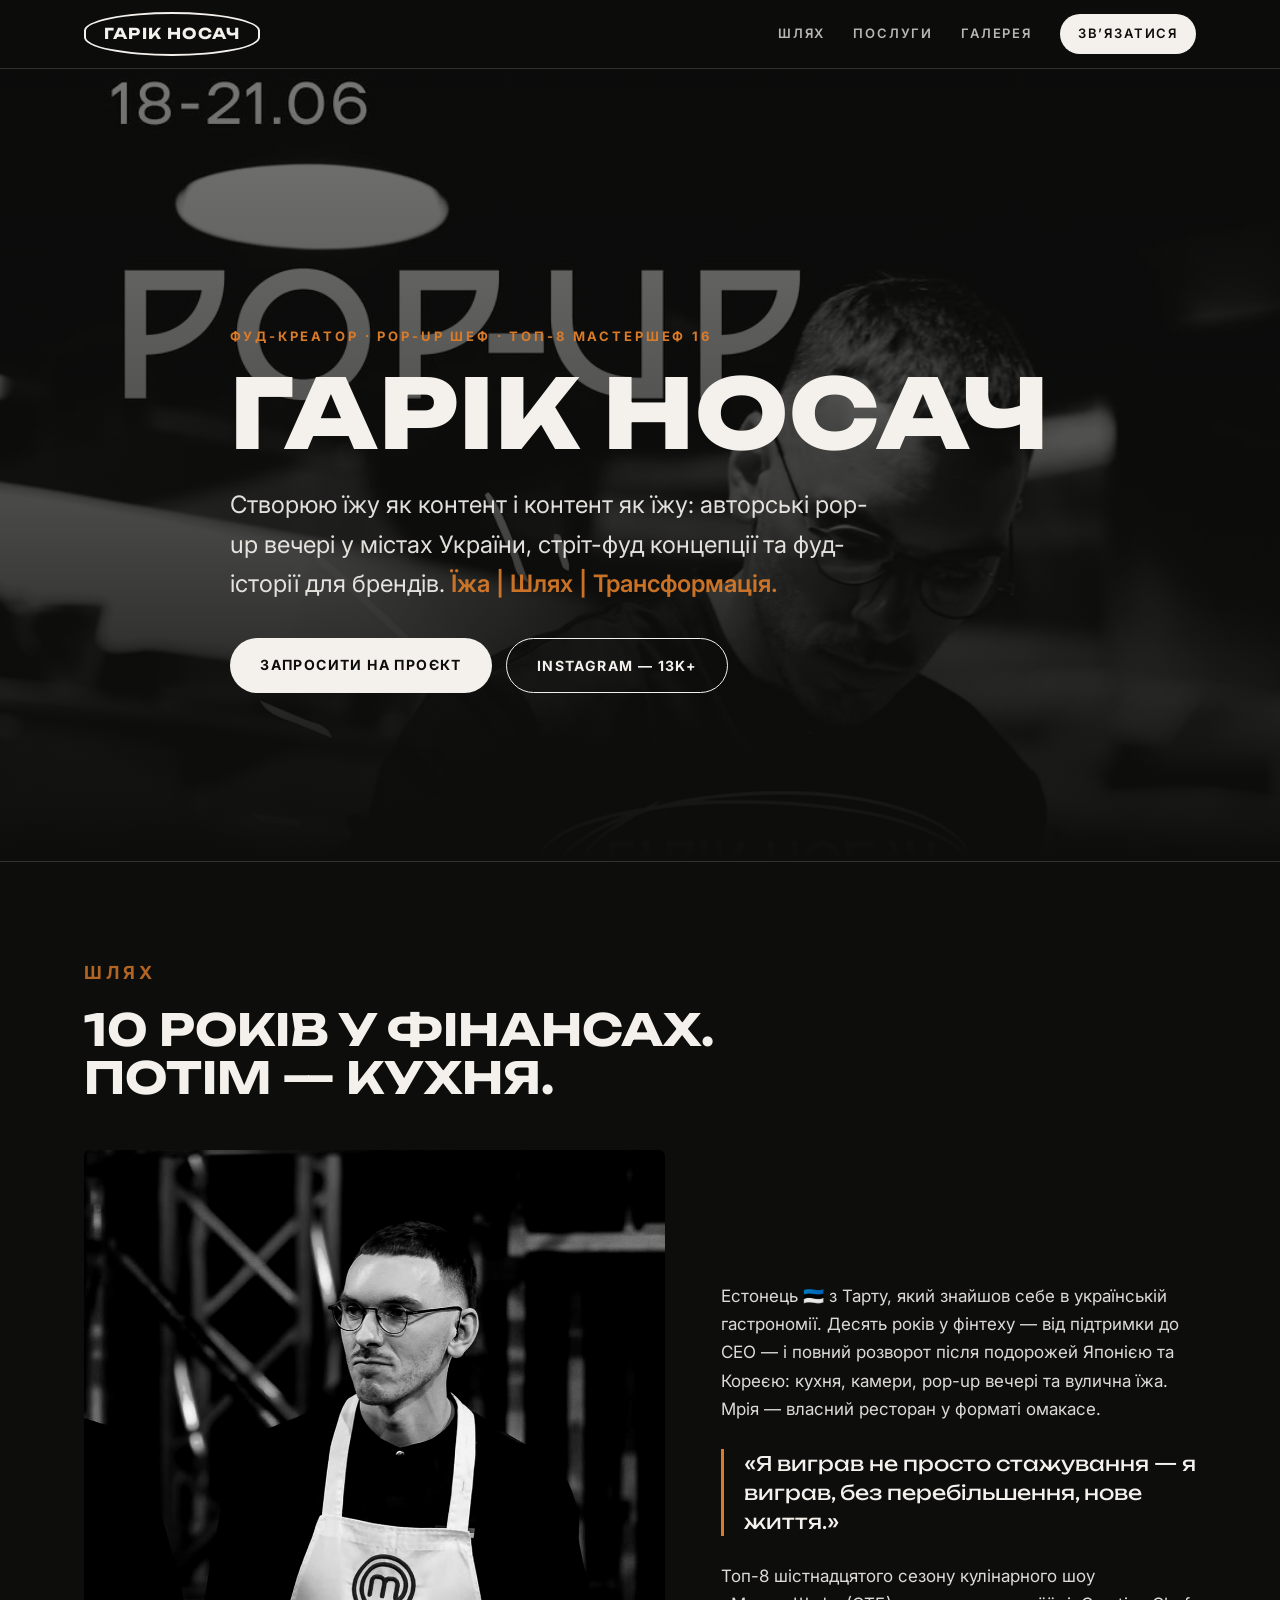
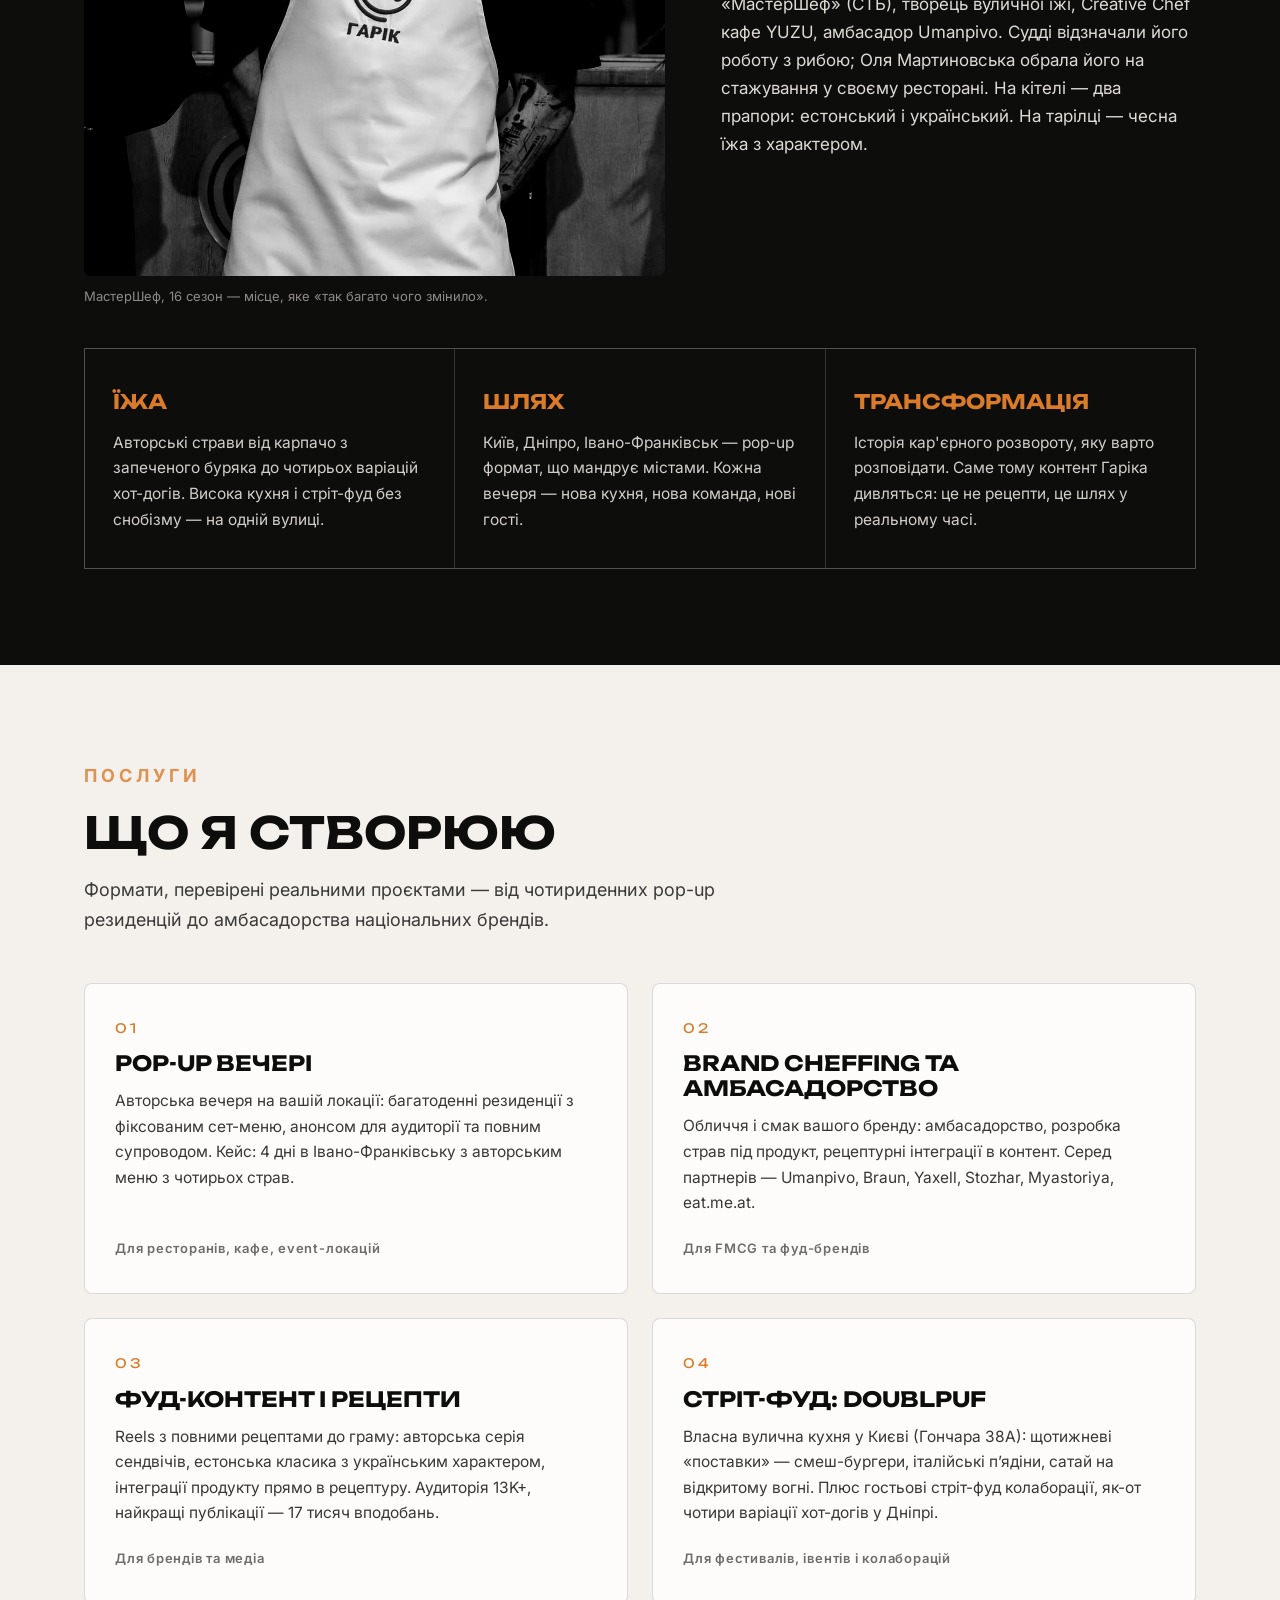
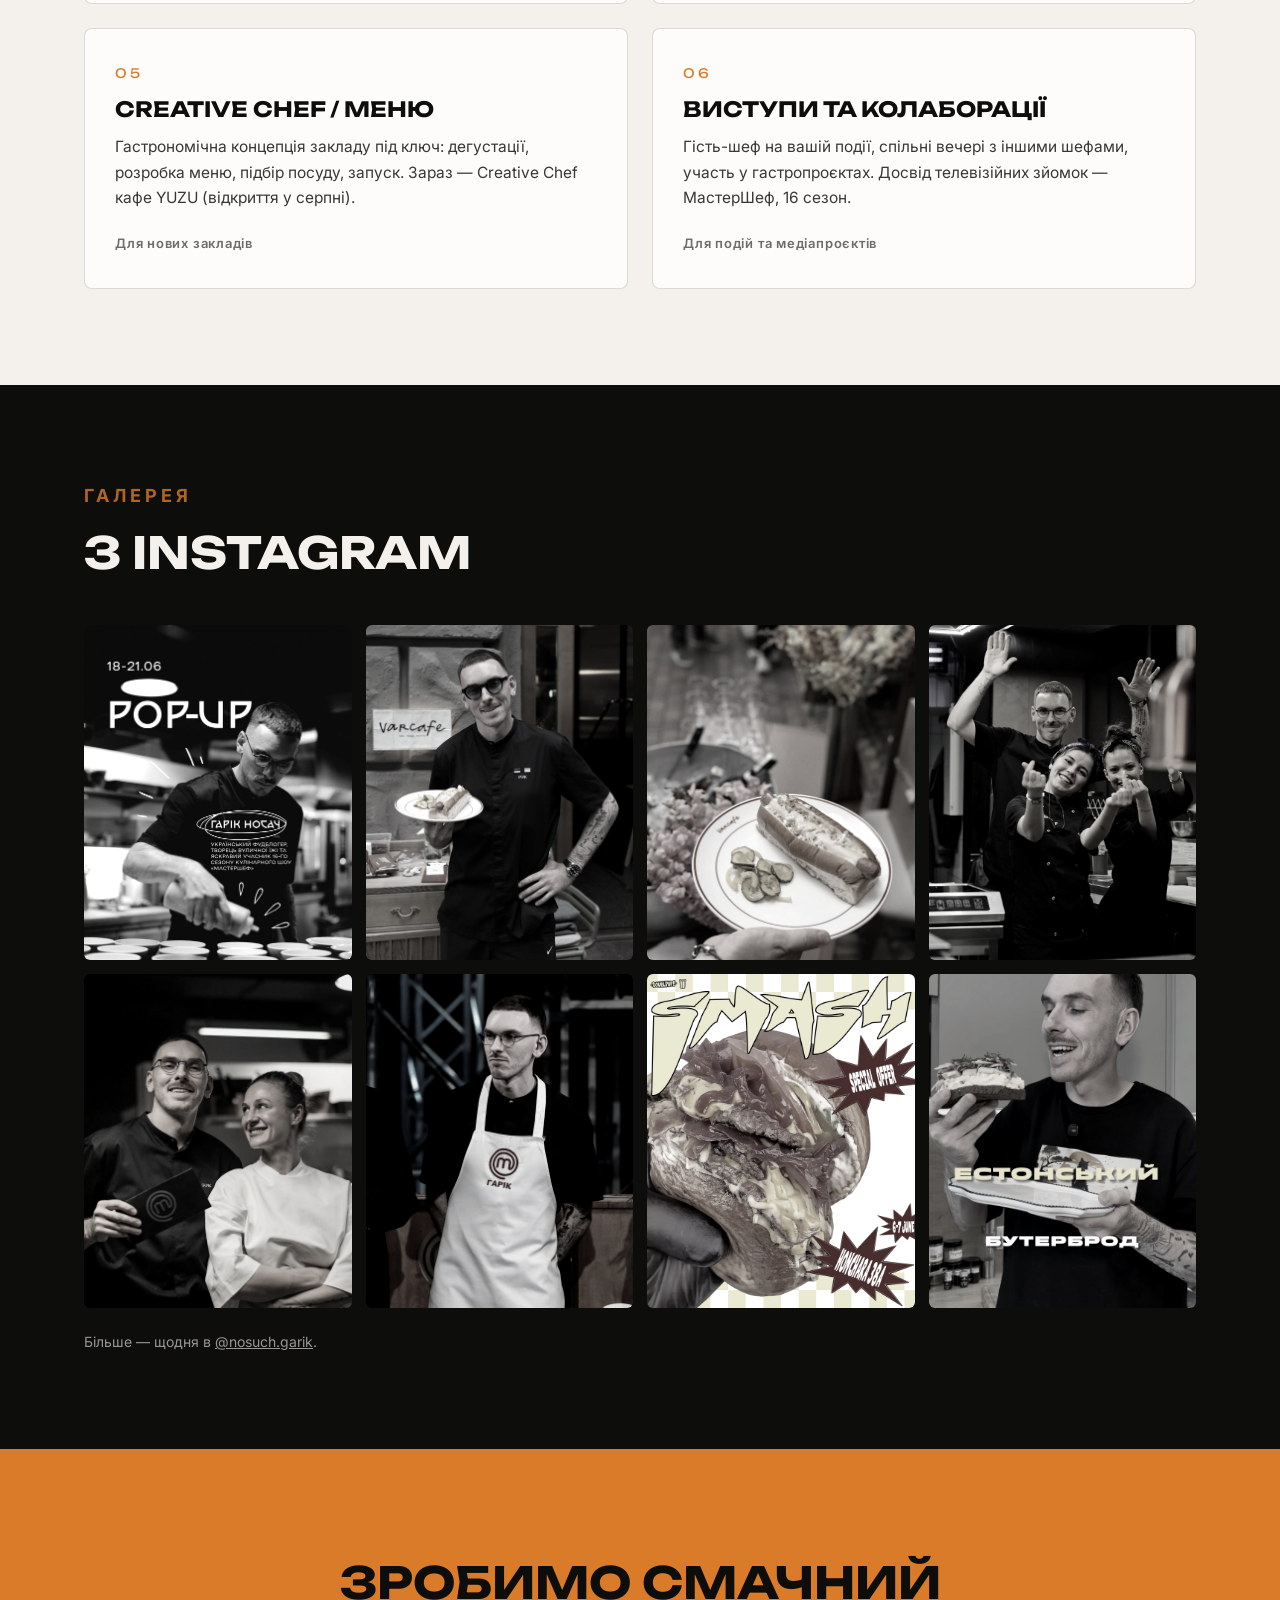
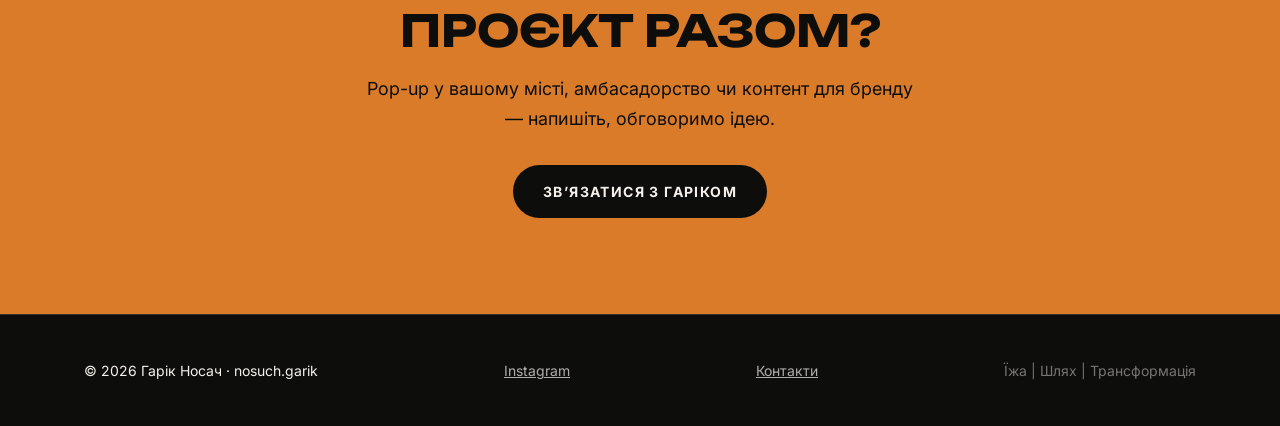
==== index.html @ 3529d8c3 "Landing site for Гарік Носач (nosuch.garik): landing + contacts, SEO/LLM-ready Co-Authored-By: Claud" ====
<!DOCTYPE html>
<html lang="uk">
<head>
  <meta charset="UTF-8">
  <meta name="viewport" content="width=device-width, initial-scale=1.0">

  <title>Гарік Носач — фуд-креатор, pop-up шеф, Топ-8 МастерШеф 16 | nosuch.garik</title>
  <meta name="description" content="Гарік Носач (@nosuch.garik) — український фуд-креатор та pop-up шеф. Топ-8 16 сезону МастерШеф (СТБ). Авторські pop-up вечері у містах України, brand cheffing, фуд-контент для брендів, стріт-фуд концепції. Їжа | Шлях | Трансформація.">
  <meta name="keywords" content="Гарік Носач, nosuch.garik, фуд-креатор, фудблогер, pop-up вечеря, попап шеф, brand chef, МастерШеф 16 сезон, стріт-фуд, авторська вечеря, Київ, Дніпро, Івано-Франківськ">
  <meta name="author" content="Гарік Носач">
  <link rel="canonical" href="https://nosuchgarik.com.ua/">

  <!-- Open Graph -->
  <meta property="og:type" content="profile">
  <meta property="og:title" content="Гарік Носач — фуд-креатор і pop-up шеф">
  <meta property="og:description" content="Ex-finance (10 років) → гастрономія. Учасник МастерШеф 16. Pop-up вечері, brand cheffing, фуд-контент. Їжа | Шлях | Трансформація.">
  <meta property="og:image" content="https://nosuchgarik.com.ua/assets/instagram/post-12.jpg">
  <meta property="og:url" content="https://nosuchgarik.com.ua/">
  <meta property="og:locale" content="uk_UA">
  <meta property="og:site_name" content="Гарік Носач">

  <!-- Twitter -->
  <meta name="twitter:card" content="summary_large_image">
  <meta name="twitter:title" content="Гарік Носач — фуд-креатор і pop-up шеф">
  <meta name="twitter:description" content="Учасник МастерШеф 16. Pop-up вечері, brand cheffing, фуд-контент.">
  <meta name="twitter:image" content="https://nosuchgarik.com.ua/assets/instagram/post-12.jpg">

  <link rel="preconnect" href="https://fonts.googleapis.com">
  <link rel="preconnect" href="https://fonts.gstatic.com" crossorigin>
  <link href="https://fonts.googleapis.com/css2?family=Unbounded:wght@500;700;800&family=Inter:wght@400;600;700&display=swap&subset=cyrillic" rel="stylesheet">
  <link rel="stylesheet" href="css/style.css">
  <link rel="icon" href="assets/instagram/avatar.jpg">

  <!-- Structured data: Person + WebSite -->
  <script type="application/ld+json">
  {
    "@context": "https://schema.org",
    "@graph": [
      {
        "@type": "Person",
        "@id": "https://nosuchgarik.com.ua/#garik",
        "name": "Гарік Носач",
        "alternateName": ["Garik Nosach", "nosuch.garik"],
        "url": "https://nosuchgarik.com.ua/",
        "image": "https://nosuchgarik.com.ua/assets/instagram/post-05.jpg",
        "jobTitle": "Фуд-креатор, pop-up шеф",
        "description": "Український фуд-креатор і pop-up шеф естонського походження (Тарту). 10 років у фінтеху (до CEO), потім — гастрономія. Топ-8 16 сезону кулінарного шоу МастерШеф (СТБ, 2025). Авторські pop-up вечері, brand cheffing, стріт-фуд концепції, фуд-контент. Creative Chef у Yuzu City Cafe. Амбасадор Umanpivo.",
        "nationality": { "@type": "Country", "name": "Естонія" },
        "workLocation": { "@type": "Country", "name": "Україна" },
        "knowsAbout": ["гастрономія", "pop-up вечері", "стріт-фуд", "фуд-контент", "brand cheffing", "авторська кухня"],
        "knowsLanguage": ["uk", "et", "en"],
        "performerIn": {
          "@type": "TVSeries",
          "name": "МастерШеф",
          "alternateName": "MasterChef Ukraine",
          "containsSeason": { "@type": "TVSeason", "seasonNumber": 16 }
        },
        "sameAs": [
          "https://www.instagram.com/nosuch.garik/",
          "https://www.stb.ua/masterchef/ua/member/garik-nosach/"
        ]
      },
      {
        "@type": "WebSite",
        "@id": "https://nosuchgarik.com.ua/#site",
        "url": "https://nosuchgarik.com.ua/",
        "name": "Гарік Носач — фуд-креатор",
        "inLanguage": "uk",
        "about": { "@id": "https://nosuchgarik.com.ua/#garik" }
      }
    ]
  }
  </script>
</head>
<body>

<header class="site-header">
  <div class="wrap">
    <a class="logo" href="index.html">ГАРІК НОСАЧ</a>
    <nav class="site-nav" aria-label="Головна навігація">
      <a href="#story">Шлях</a>
      <a href="#services">Послуги</a>
      <a href="#gallery">Галерея</a>
      <a class="nav-cta" href="contact.html">Звʼязатися</a>
    </nav>
  </div>
</header>

<main>

  <!-- ===== HERO ===== -->
  <section class="hero">
    <img class="hero-bg" src="assets/instagram/post-12.jpg"
         alt="Гарік Носач у чорному кітелі готує на кухні під час pop-up вечері — чорно-біле фірмове фото"
         fetchpriority="high">
    <div class="wrap">
      <p class="kicker">Фуд-креатор · Pop-up шеф · Топ-8 МастерШеф 16</p>
      <h1>Гарік Носач</h1>
      <p class="tagline">
        Створюю їжу як контент і контент як їжу: авторські pop-up вечері у містах України,
        стріт-фуд концепції та фуд-історії для брендів.
        <strong>Їжа | Шлях | Трансформація.</strong>
      </p>
      <div class="btn-row">
        <a class="btn btn-primary" href="contact.html">Запросити на проєкт</a>
        <a class="btn btn-ghost" href="https://www.instagram.com/nosuch.garik/" rel="me noopener" target="_blank">Instagram — 13K+</a>
      </div>
    </div>
  </section>

  <!-- ===== STORY ===== -->
  <section class="story" id="story">
    <div class="wrap">
      <div class="section-head">
        <p class="kicker">Шлях</p>
        <h2>10 років у фінансах.<br>Потім — кухня.</h2>
      </div>
      <div class="story-grid">
        <figure>
          <img src="assets/instagram/post-10.jpg"
               alt="Гарік Носач у білому фартуху МастерШеф з вишитим імʼям ГАРІК на знімальному майданчику шоу"
               loading="lazy">
          <figcaption>МастерШеф, 16 сезон — місце, яке «так багато чого змінило».</figcaption>
        </figure>
        <div class="story-copy">
          <p>
            Естонець 🇪🇪 з Тарту, який знайшов себе в українській гастрономії. Десять років у фінтеху —
            від підтримки до CEO — і повний розворот після подорожей Японією та Кореєю: кухня, камери,
            pop-up вечері та вулична їжа. Мрія — власний ресторан у форматі омакасе.
          </p>
          <p class="pull">
            «Я виграв не просто стажування — я виграв, без перебільшення, нове життя.»
          </p>
          <p>
            Топ-8 шістнадцятого сезону кулінарного шоу «МастерШеф» (СТБ), творець вуличної їжі,
            Creative Chef кафе YUZU, амбасадор Umanpivo. Судді відзначали його роботу з рибою;
            Оля Мартиновська обрала його на стажування у своєму ресторані. На кітелі — два прапори:
            естонський і український. На тарілці — чесна їжа з характером.
          </p>
        </div>
      </div>
      <div class="triad">
        <div>
          <h3>Їжа</h3>
          <p>Авторські страви від карпачо з запеченого буряка до чотирьох варіацій хот-догів. Висока кухня і стріт-фуд без снобізму — на одній вулиці.</p>
        </div>
        <div>
          <h3>Шлях</h3>
          <p>Київ, Дніпро, Івано-Франківськ — pop-up формат, що мандрує містами. Кожна вечеря — нова кухня, нова команда, нові гості.</p>
        </div>
        <div>
          <h3>Трансформація</h3>
          <p>Історія кар'єрного розвороту, яку варто розповідати. Саме тому контент Гаріка дивляться: це не рецепти, це шлях у реальному часі.</p>
        </div>
      </div>
    </div>
  </section>

  <!-- ===== SERVICES ===== -->
  <section class="services" id="services">
    <div class="wrap">
      <div class="section-head">
        <p class="kicker">Послуги</p>
        <h2>Що я створюю</h2>
        <p>Формати, перевірені реальними проєктами — від чотириденних pop-up резиденцій до амбасадорства національних брендів.</p>
      </div>
      <div class="service-grid">
        <article class="service">
          <span class="num">01</span>
          <h3>Pop-up вечері</h3>
          <p>Авторська вечеря на вашій локації: багатоденні резиденції з фіксованим сет-меню, анонсом для аудиторії та повним супроводом. Кейс: 4 дні в Івано-Франківську з авторським меню з чотирьох страв.</p>
          <p class="for">Для ресторанів, кафе, event-локацій</p>
        </article>
        <article class="service">
          <span class="num">02</span>
          <h3>Brand cheffing та амбасадорство</h3>
          <p>Обличчя і смак вашого бренду: амбасадорство, розробка страв під продукт, рецептурні інтеграції в контент. Серед партнерів — Umanpivo, Braun, Yaxell, Stozhar, Myastoriya, eat.me.at.</p>
          <p class="for">Для FMCG та фуд-брендів</p>
        </article>
        <article class="service">
          <span class="num">03</span>
          <h3>Фуд-контент і рецепти</h3>
          <p>Reels з повними рецептами до граму: авторська серія сендвічів, естонська класика з українським характером, інтеграції продукту прямо в рецептуру. Аудиторія 13K+, найкращі публікації — 17 тисяч вподобань.</p>
          <p class="for">Для брендів та медіа</p>
        </article>
        <article class="service">
          <span class="num">04</span>
          <h3>Стріт-фуд: DOUBLPUF</h3>
          <p>Власна вулична кухня у Києві (Гончара 38А): щотижневі «поставки» — смеш-бургери, італійські пʼядіни, сатай на відкритому вогні. Плюс гостьові стріт-фуд колаборації, як-от чотири варіації хот-догів у Дніпрі.</p>
          <p class="for">Для фестивалів, івентів і колаборацій</p>
        </article>
        <article class="service">
          <span class="num">05</span>
          <h3>Creative Chef / меню</h3>
          <p>Гастрономічна концепція закладу під ключ: дегустації, розробка меню, підбір посуду, запуск. Зараз — Creative Chef кафе YUZU (відкриття у серпні).</p>
          <p class="for">Для нових закладів</p>
        </article>
        <article class="service">
          <span class="num">06</span>
          <h3>Виступи та колаборації</h3>
          <p>Гість-шеф на вашій події, спільні вечері з іншими шефами, участь у гастропроєктах. Досвід телевізійних зйомок — МастерШеф, 16 сезон.</p>
          <p class="for">Для подій та медіапроєктів</p>
        </article>
      </div>
    </div>
  </section>

  <!-- ===== GALLERY ===== -->
  <section class="gallery" id="gallery">
    <div class="wrap">
      <div class="section-head">
        <p class="kicker">Галерея</p>
        <h2>З Instagram</h2>
      </div>
      <div class="gallery-grid">
        <a href="https://www.instagram.com/p/DZPv9xlITwN/" target="_blank" rel="noopener">
          <img src="assets/instagram/post-12.jpg" alt="Чорно-білий постер pop-up вечері Гаріка Носача в Івано-Франківську, 18–21 червня" loading="lazy">
        </a>
        <a href="https://www.instagram.com/p/DazzsKgjWx1/" target="_blank" rel="noopener">
          <img src="assets/instagram/post-05.jpg" alt="Гарік Носач у чорному кітелі з прапорами Естонії та України тримає тарілку з авторським хот-догом" loading="lazy">
        </a>
        <a href="https://www.instagram.com/p/Dau0FUjqhQh/" target="_blank" rel="noopener">
          <img src="assets/instagram/post-06.jpg" alt="Авторський хот-дог з блакитним сиром і маринованими огірками на тарілці varcafe" loading="lazy">
        </a>
        <a href="https://www.instagram.com/p/DZ9lllNo_sQ/" target="_blank" rel="noopener">
          <img src="assets/instagram/post-09.jpg" alt="Гарік Носач з командою кухні вітають гостей після pop-up вечері в Івано-Франківську" loading="lazy">
        </a>
        <a href="https://www.instagram.com/p/DSyBySQDQ-h/" target="_blank" rel="noopener">
          <img src="assets/instagram/post-02.jpg" alt="Гарік Носач з шефинею Ольгою Мартиновською на авторській вечері у Києві" loading="lazy">
        </a>
        <a href="https://www.instagram.com/p/DZpodc2jSxS/" target="_blank" rel="noopener">
          <img src="assets/instagram/post-10.jpg" alt="Гарік Носач у фартуху МастерШеф на зйомках 16 сезону шоу" loading="lazy">
        </a>
        <a href="https://www.instagram.com/p/DZM1z2JjPta/" target="_blank" rel="noopener">
          <img src="assets/instagram/post-14.jpg" alt="Яскравий постер DOUBLPUF — смеш-бургер у руці, локація Гончара 38А, Київ" loading="lazy">
        </a>
        <a href="https://www.instagram.com/p/DZPHJOTse-g/" target="_blank" rel="noopener">
          <img src="assets/instagram/post-13.jpg" alt="Гарік куштує естонський бутерброд з житнім хлібом, яйцем і оселедцем — рецепт з його серії" loading="lazy">
        </a>
      </div>
      <p class="gallery-note">
        Більше — щодня в
        <a href="https://www.instagram.com/nosuch.garik/" rel="me noopener" target="_blank">@nosuch.garik</a>.
      </p>
    </div>
  </section>

  <!-- ===== CTA ===== -->
  <section class="cta-band">
    <div class="wrap">
      <h2>Зробимо смачний проєкт разом?</h2>
      <p>Pop-up у вашому місті, амбасадорство чи контент для бренду — напишіть, обговоримо ідею.</p>
      <a class="btn btn-primary" href="contact.html">Звʼязатися з Гаріком</a>
    </div>
  </section>

</main>

<footer class="site-footer">
  <div class="wrap">
    <span>© 2026 Гарік Носач · nosuch.garik</span>
    <a href="https://www.instagram.com/nosuch.garik/" rel="me noopener" target="_blank">Instagram</a>
    <a href="contact.html">Контакти</a>
    <span class="fine">Їжа | Шлях | Трансформація</span>
  </div>
</footer>

</body>
</html>
---- css/style.css ----
/* ГАРІК НОСАЧ — nosuch.garik
   Monochrome editorial: near-black, off-white, one warm accent.
   The brand contrast: severe visuals, warm words. */

:root {
  --ink: #0d0d0c;
  --paper: #f4f1ec;
  --paper-dim: #e6e1d8;
  --accent: #d97b29;
  --line: rgba(244, 241, 236, 0.16);
  --line-dark: rgba(13, 13, 12, 0.14);
  --font-display: "Unbounded", "Arial Black", sans-serif;
  --font-body: "Inter", -apple-system, "Segoe UI", Roboto, sans-serif;
}

* { margin: 0; padding: 0; box-sizing: border-box; }

html { scroll-behavior: smooth; }

body {
  background: var(--ink);
  color: var(--paper);
  font-family: var(--font-body);
  font-size: 17px;
  line-height: 1.65;
  -webkit-font-smoothing: antialiased;
}

img { max-width: 100%; display: block; }

a { color: inherit; }

.wrap {
  max-width: 1160px;
  margin: 0 auto;
  padding: 0 24px;
}

/* ---------- header ---------- */

.site-header {
  position: sticky;
  top: 0;
  z-index: 50;
  background: rgba(13, 13, 12, 0.88);
  backdrop-filter: blur(12px);
  border-bottom: 1px solid var(--line);
}

.site-header .wrap {
  display: flex;
  align-items: center;
  justify-content: space-between;
  height: 68px;
}

.logo {
  font-family: var(--font-display);
  font-size: 15px;
  font-weight: 700;
  letter-spacing: 0.08em;
  text-decoration: none;
  border: 2px solid var(--paper);
  border-radius: 50% / 42%;
  padding: 8px 18px;
  white-space: nowrap;
}

.site-nav { display: flex; gap: 28px; align-items: center; }

.site-nav a {
  text-decoration: none;
  font-size: 13px;
  font-weight: 600;
  letter-spacing: 0.14em;
  text-transform: uppercase;
  opacity: 0.75;
  transition: opacity 0.2s;
}

.site-nav a:hover, .site-nav a[aria-current="page"] { opacity: 1; }

.site-nav .nav-cta {
  opacity: 1;
  color: var(--ink);
  background: var(--paper);
  padding: 9px 18px;
  border-radius: 999px;
  transition: background 0.2s;
}

.site-nav .nav-cta:hover { background: var(--accent); color: var(--paper); }

@media (max-width: 720px) {
  .site-nav { gap: 16px; }
  .site-nav a:not(.nav-cta) { display: none; }
}

/* ---------- hero ---------- */

.hero {
  position: relative;
  min-height: 88vh;
  display: flex;
  align-items: flex-end;
  overflow: hidden;
}

.hero-bg {
  position: absolute;
  inset: 0;
  width: 100%;
  height: 100%;
  object-fit: cover;
  object-position: center 20%;
  filter: grayscale(1) contrast(1.05);
  opacity: 0.55;
}

.hero::after {
  content: "";
  position: absolute;
  inset: 0;
  background: linear-gradient(180deg, rgba(13,13,12,0.2) 0%, rgba(13,13,12,0.55) 55%, var(--ink) 100%);
}

.hero .wrap {
  position: relative;
  z-index: 2;
  padding-top: 120px;
  padding-bottom: 72px;
}

.kicker {
  font-size: 13px;
  font-weight: 700;
  letter-spacing: 0.22em;
  text-transform: uppercase;
  color: var(--accent);
  margin-bottom: 18px;
}

.hero h1 {
  font-family: var(--font-display);
  font-weight: 800;
  font-size: clamp(40px, 7.5vw, 96px);
  line-height: 1.02;
  letter-spacing: 0.01em;
  text-transform: uppercase;
  margin-bottom: 22px;
}

.hero .tagline {
  font-size: clamp(18px, 2.2vw, 24px);
  max-width: 640px;
  opacity: 0.92;
  margin-bottom: 34px;
}

.hero .tagline strong { color: var(--accent); font-weight: 600; }

.btn-row { display: flex; gap: 14px; flex-wrap: wrap; }

.btn {
  display: inline-block;
  text-decoration: none;
  font-weight: 700;
  font-size: 14px;
  letter-spacing: 0.1em;
  text-transform: uppercase;
  padding: 15px 30px;
  border-radius: 999px;
  transition: transform 0.15s, background 0.2s, color 0.2s;
}

.btn:hover { transform: translateY(-2px); }

.btn-primary { background: var(--paper); color: var(--ink); }
.btn-primary:hover { background: var(--accent); color: var(--paper); }

.btn-ghost { border: 1.5px solid var(--paper); color: var(--paper); }
.btn-ghost:hover { border-color: var(--accent); color: var(--accent); }

/* ---------- shared section chrome ---------- */

section { padding: 96px 0; }

.section-head { margin-bottom: 48px; max-width: 720px; }

h2 {
  font-family: var(--font-display);
  font-weight: 700;
  font-size: clamp(28px, 4vw, 44px);
  line-height: 1.1;
  text-transform: uppercase;
  margin: 14px 0 18px;
}

.section-head p { opacity: 0.8; font-size: 18px; }

/* ---------- story / triad ---------- */

.story { border-top: 1px solid var(--line); }

.triad {
  display: grid;
  grid-template-columns: repeat(3, 1fr);
  gap: 1px;
  background: var(--line);
  border: 1px solid var(--line);
  margin-top: 40px;
}

.triad > div { background: var(--ink); padding: 36px 28px; }

.triad h3 {
  font-family: var(--font-display);
  font-size: 20px;
  text-transform: uppercase;
  margin-bottom: 12px;
  color: var(--accent);
}

.triad p { font-size: 15.5px; opacity: 0.85; }

@media (max-width: 720px) { .triad { grid-template-columns: 1fr; } }

.story-grid {
  display: grid;
  grid-template-columns: 1.1fr 0.9fr;
  gap: 56px;
  align-items: center;
}

.story-grid figure img {
  filter: grayscale(1) contrast(1.08);
  border-radius: 6px;
  aspect-ratio: 4 / 5;
  object-fit: cover;
  object-position: center top;
}

.story-grid figcaption {
  font-size: 13px;
  opacity: 0.55;
  margin-top: 10px;
}

.story-copy p { margin-bottom: 18px; opacity: 0.9; }

.story-copy .pull {
  font-family: var(--font-display);
  font-size: 20px;
  line-height: 1.45;
  color: var(--paper);
  border-left: 3px solid var(--accent);
  padding-left: 20px;
  margin: 26px 0;
  opacity: 1;
}

@media (max-width: 860px) { .story-grid { grid-template-columns: 1fr; } }

/* ---------- services ---------- */

.services { background: var(--paper); color: var(--ink); }

.services .kicker { color: var(--accent); }

.service-grid {
  display: grid;
  grid-template-columns: repeat(2, 1fr);
  gap: 24px;
}

.service {
  border: 1px solid var(--line-dark);
  border-radius: 8px;
  padding: 34px 30px;
  display: flex;
  flex-direction: column;
  gap: 12px;
  background: #fdfcfa;
}

.service .num {
  font-family: var(--font-display);
  font-size: 13px;
  color: var(--accent);
  letter-spacing: 0.2em;
}

.service h3 {
  font-family: var(--font-display);
  font-size: 21px;
  text-transform: uppercase;
  line-height: 1.2;
}

.service p { font-size: 15.5px; opacity: 0.82; }

.service .for { font-size: 13px; font-weight: 600; letter-spacing: 0.06em; opacity: 0.6; margin-top: auto; padding-top: 10px; }

@media (max-width: 760px) { .service-grid { grid-template-columns: 1fr; } }

/* ---------- gallery ---------- */

.gallery-grid {
  display: grid;
  grid-template-columns: repeat(4, 1fr);
  gap: 14px;
}

.gallery-grid a {
  display: block;
  border-radius: 6px;
  overflow: hidden;
  position: relative;
}

.gallery-grid img {
  aspect-ratio: 4 / 5;
  object-fit: cover;
  width: 100%;
  filter: grayscale(0.9) contrast(1.05);
  transition: filter 0.35s, transform 0.35s;
}

.gallery-grid a:hover img { filter: grayscale(0) contrast(1); transform: scale(1.03); }

@media (max-width: 900px) { .gallery-grid { grid-template-columns: repeat(2, 1fr); } }

.gallery-note { margin-top: 22px; font-size: 14px; opacity: 0.6; }

/* ---------- masterchef / video ---------- */

.masterchef { border-top: 1px solid var(--line); }

.video-grid {
  display: grid;
  grid-template-columns: repeat(3, 1fr);
  gap: 22px;
}

.video-card {
  border: 1px solid var(--line);
  border-radius: 8px;
  overflow: hidden;
  text-decoration: none;
  display: flex;
  flex-direction: column;
  transition: border-color 0.2s;
  background: rgba(244,241,236,0.03);
}

.video-card:hover { border-color: var(--accent); }

.video-card .thumb { position: relative; aspect-ratio: 16 / 9; background: #1c1c1a; }

.video-card .thumb img { width: 100%; height: 100%; object-fit: cover; }

.video-card .thumb::after {
  content: "▶";
  position: absolute;
  inset: 0;
  display: grid;
  place-items: center;
  font-size: 34px;
  color: var(--paper);
  background: rgba(13,13,12,0.35);
  transition: background 0.2s;
}

.video-card:hover .thumb::after { background: rgba(13,13,12,0.1); color: var(--accent); }

.video-card .meta { padding: 18px 20px 22px; }

.video-card h3 { font-size: 16px; line-height: 1.4; margin-bottom: 8px; font-weight: 600; }

.video-card p { font-size: 13.5px; opacity: 0.65; }

@media (max-width: 860px) { .video-grid { grid-template-columns: 1fr; } }

/* ---------- CTA band ---------- */

.cta-band {
  background: var(--accent);
  color: var(--ink);
  text-align: center;
}

.cta-band h2 { max-width: 820px; margin-left: auto; margin-right: auto; }

.cta-band p { max-width: 560px; margin: 0 auto 32px; font-size: 18px; }

.cta-band .btn-primary { background: var(--ink); color: var(--paper); }
.cta-band .btn-primary:hover { background: #000; }

/* ---------- contact page ---------- */

.contact-hero { padding: 110px 0 60px; }

.contact-grid {
  display: grid;
  grid-template-columns: 1fr 1fr;
  gap: 56px;
  align-items: start;
  padding-bottom: 96px;
}

.contact-list { display: flex; flex-direction: column; gap: 6px; }

.contact-item {
  display: flex;
  justify-content: space-between;
  align-items: baseline;
  gap: 20px;
  padding: 22px 0;
  border-bottom: 1px solid var(--line);
  text-decoration: none;
  transition: padding-left 0.2s;
}

.contact-item:hover { padding-left: 8px; }

.contact-item .label {
  font-size: 12px;
  font-weight: 700;
  letter-spacing: 0.18em;
  text-transform: uppercase;
  opacity: 0.55;
}

.contact-item .value { font-size: 19px; font-weight: 600; }

.contact-item:hover .value { color: var(--accent); }

.contact-aside img {
  filter: grayscale(1) contrast(1.08);
  border-radius: 6px;
  aspect-ratio: 4 / 5;
  object-fit: cover;
}

@media (max-width: 860px) { .contact-grid { grid-template-columns: 1fr; } }

/* ---------- footer ---------- */

.site-footer {
  border-top: 1px solid var(--line);
  padding: 44px 0;
  font-size: 14px;
}

.site-footer .wrap {
  display: flex;
  justify-content: space-between;
  gap: 20px;
  flex-wrap: wrap;
  align-items: center;
}

.site-footer a { opacity: 0.7; }
.site-footer a:hover { opacity: 1; }
.site-footer .fine { opacity: 0.45; }
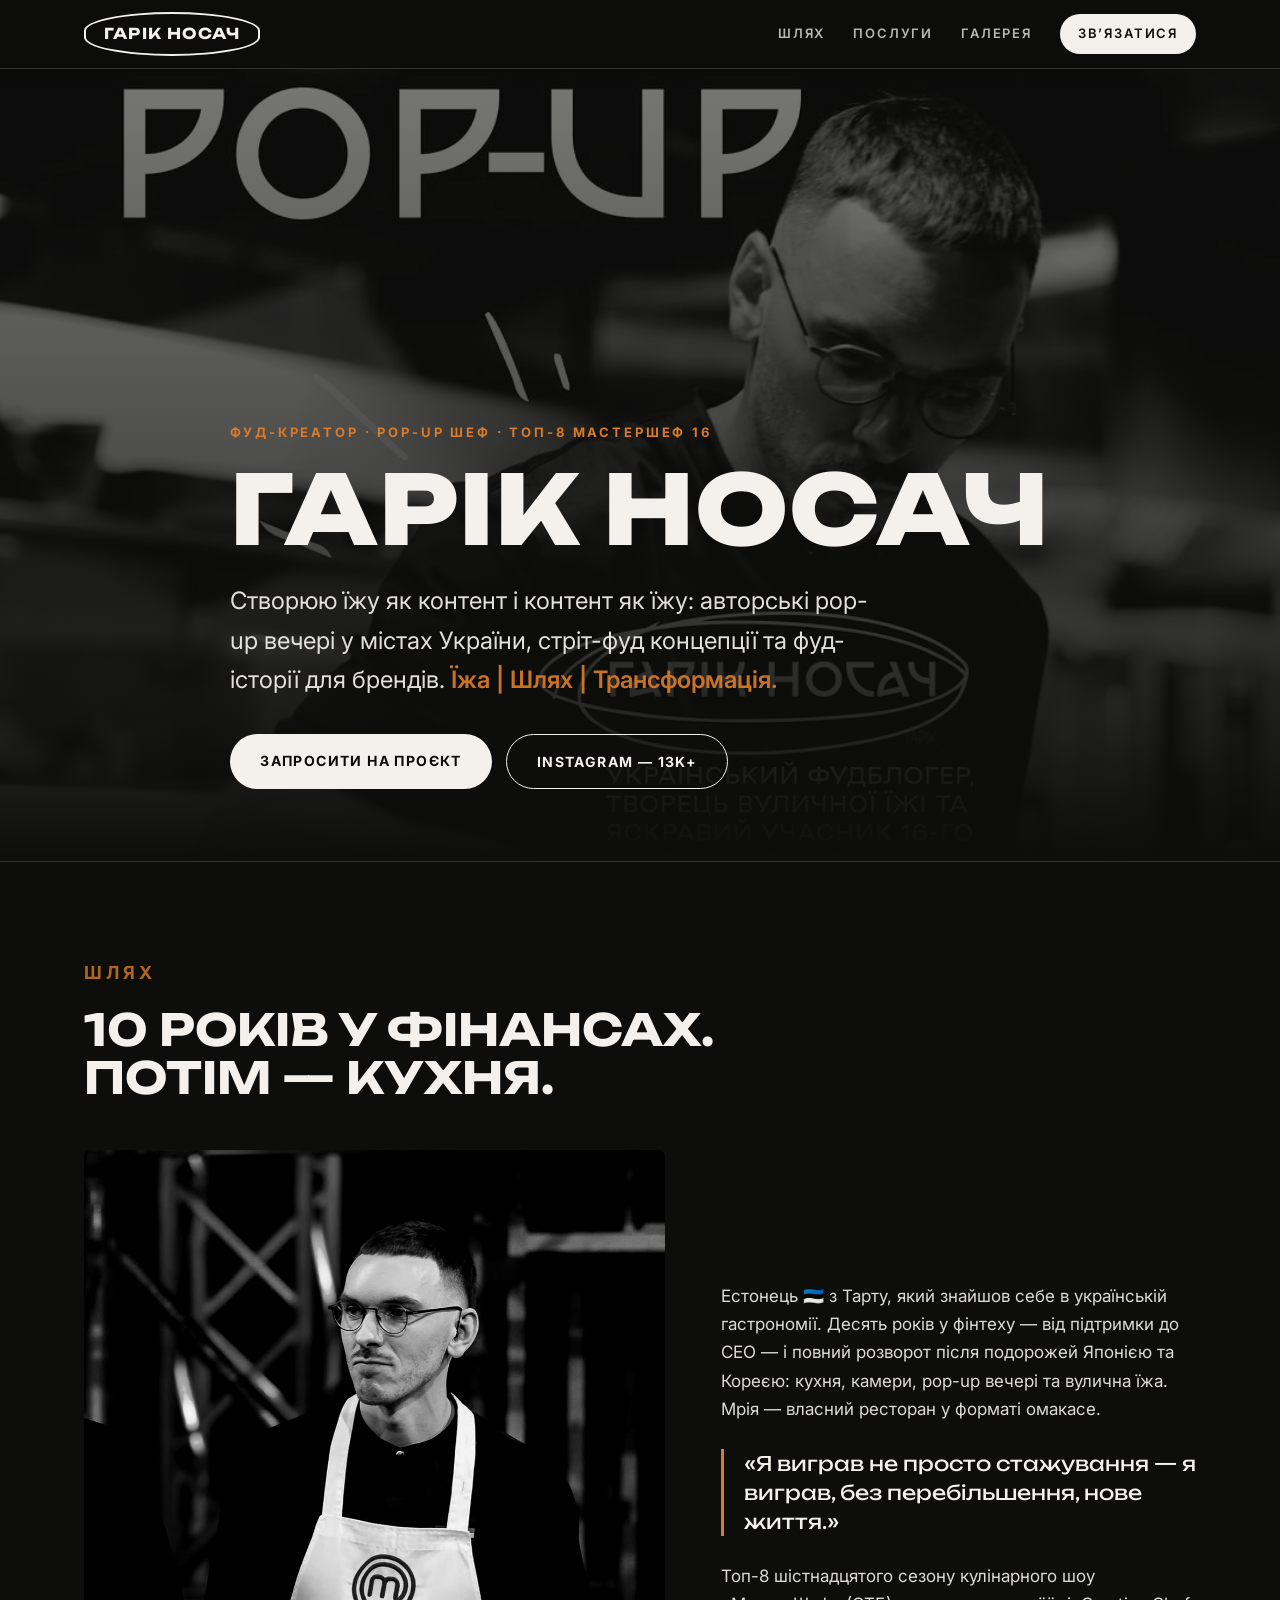
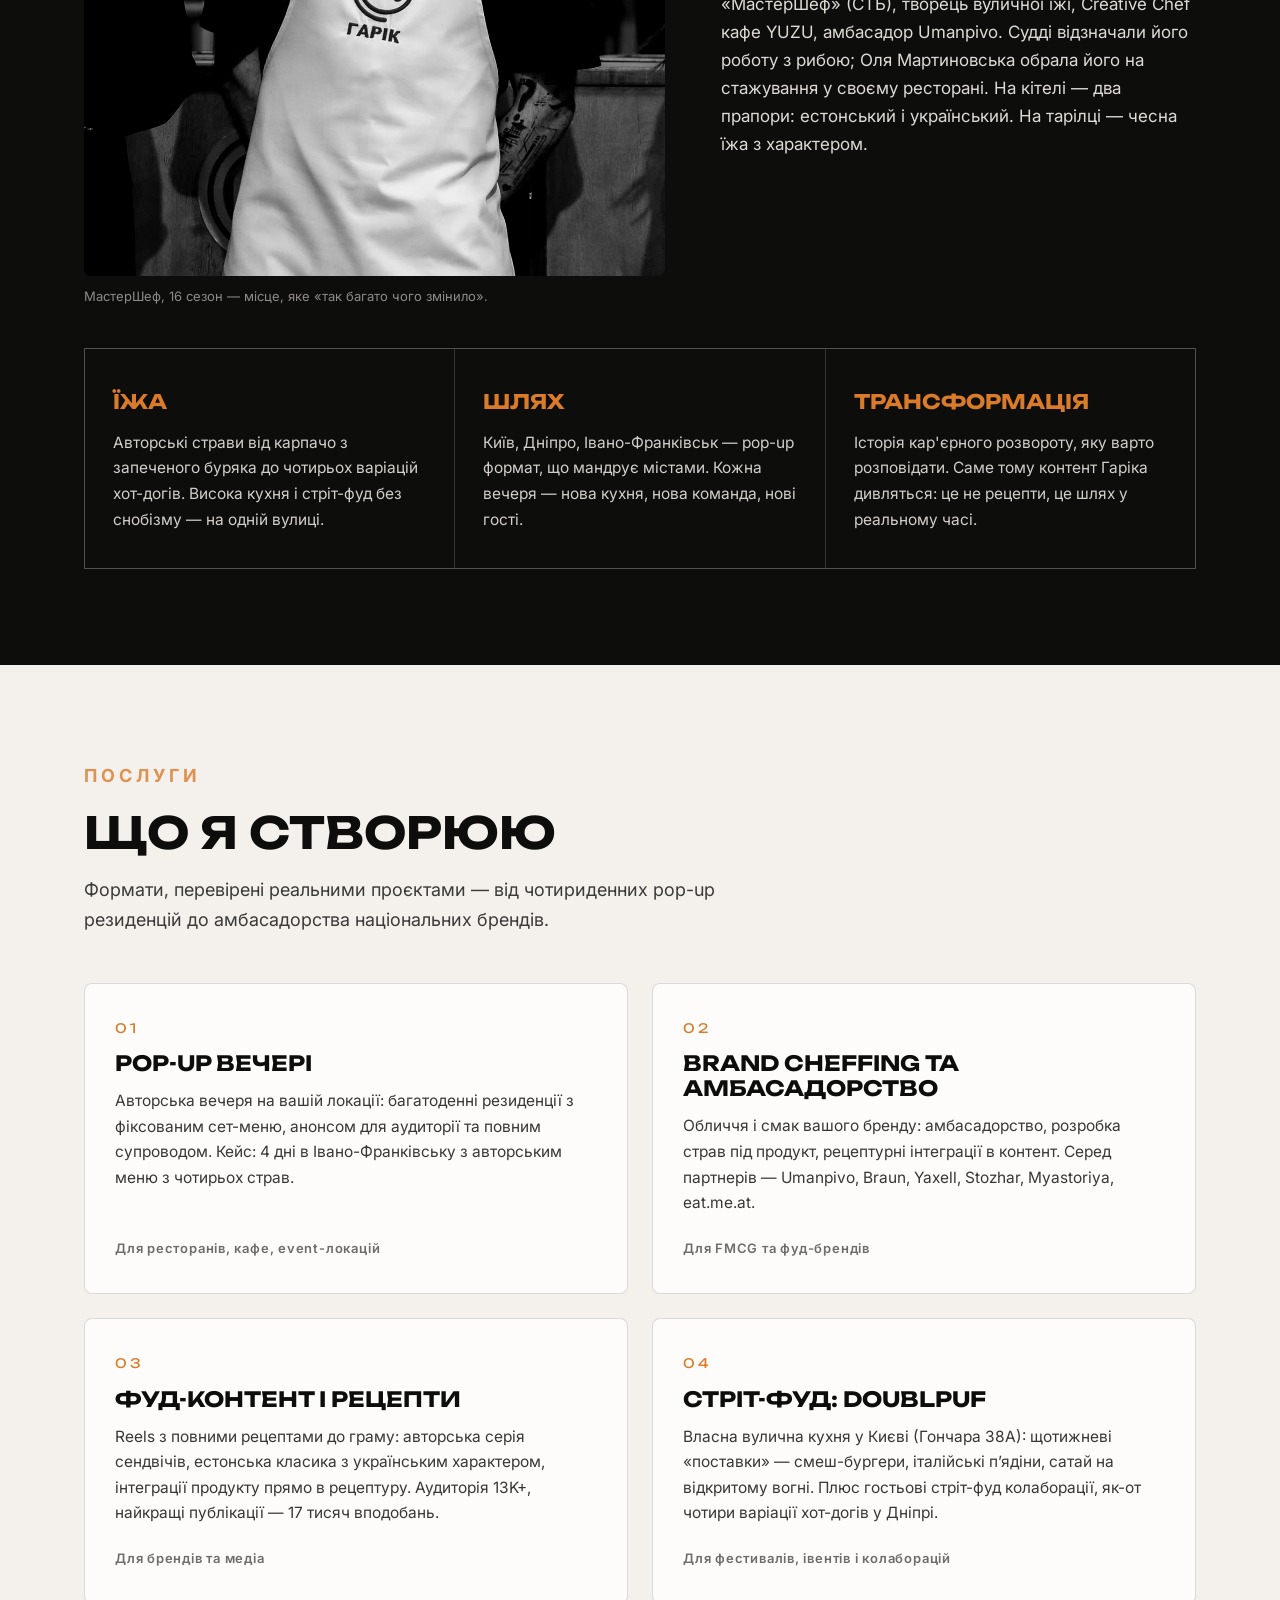
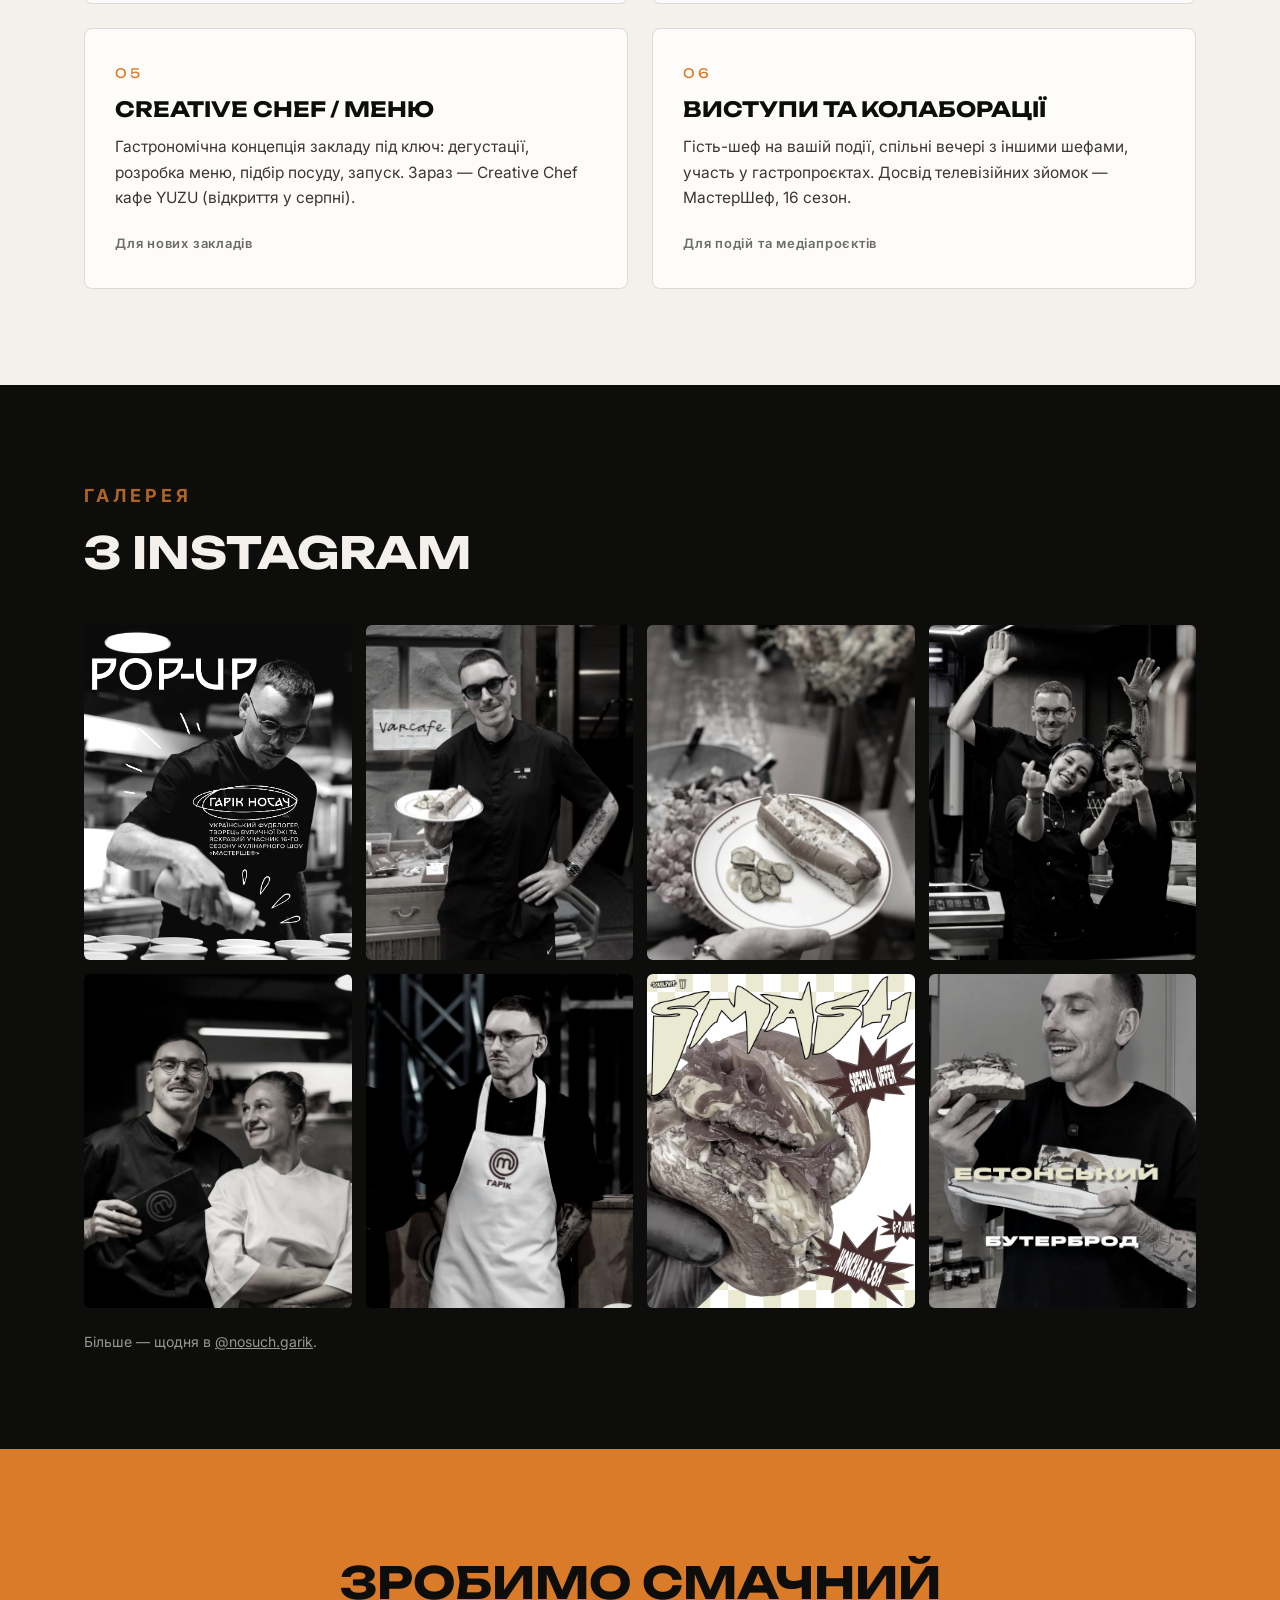
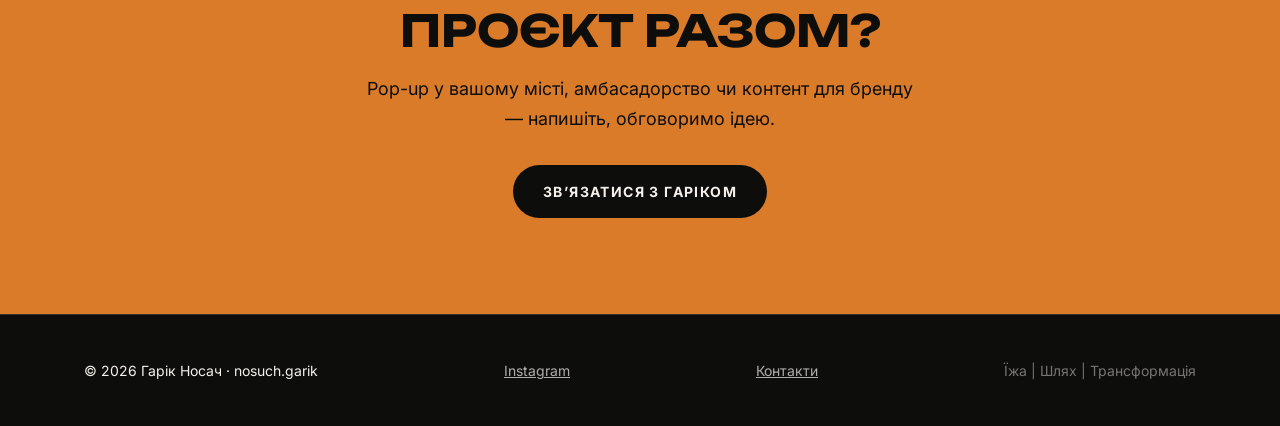
==== commit 1c5e30a1: "Make hero and pages responsive on mobile - Stop the sticky header overlapping hero content (hero own" ====
--- a/index.html
+++ b/index.html
@@ -90,9 +90,12 @@
 
   <!-- ===== HERO ===== -->
   <section class="hero">
-    <img class="hero-bg" src="assets/instagram/post-12.jpg"
-         alt="Гарік Носач у чорному кітелі готує на кухні під час pop-up вечері — чорно-біле фірмове фото"
-         fetchpriority="high">
+    <picture>
+      <source media="(max-width: 720px)" srcset="assets/instagram/post-05.jpg">
+      <img class="hero-bg" src="assets/instagram/post-12.jpg"
+           alt="Гарік Носач у чорному кітелі готує на кухні під час pop-up вечері — чорно-біле фірмове фото"
+           fetchpriority="high">
+    </picture>
     <div class="wrap">
       <p class="kicker">Фуд-креатор · Pop-up шеф · Топ-8 МастерШеф 16</p>
       <h1>Гарік Носач</h1>
--- a/css/style.css
+++ b/css/style.css
@@ -104,6 +104,7 @@
   display: flex;
   align-items: flex-end;
   overflow: hidden;
+  padding: 0; /* spacing lives on .hero .wrap, not the shared section rule */
 }
 
 .hero-bg {
@@ -127,7 +128,7 @@
 .hero .wrap {
   position: relative;
   z-index: 2;
-  padding-top: 120px;
+  padding-top: 140px;
   padding-bottom: 72px;
 }
 
@@ -184,6 +185,9 @@
 /* ---------- shared section chrome ---------- */
 
 section { padding: 96px 0; }
+
+/* Anchor targets must clear the sticky header */
+section[id] { scroll-margin-top: 84px; }
 
 .section-head { margin-bottom: 48px; max-width: 720px; }
 
@@ -463,3 +467,95 @@
 .site-footer a { opacity: 0.7; }
 .site-footer a:hover { opacity: 1; }
 .site-footer .fine { opacity: 0.45; }
+
+/* ---------- mobile ---------- */
+
+@media (max-width: 720px) {
+  body { font-size: 16px; }
+
+  .wrap { padding: 0 20px; }
+
+  .site-header .wrap { height: 60px; }
+
+  .logo { font-size: 13px; padding: 7px 14px; }
+
+  .site-nav .nav-cta { font-size: 12px; padding: 8px 15px; }
+
+  /* Hero: clear the sticky header, let type carry, keep the photo as texture */
+  .hero {
+    min-height: 0;
+    align-items: stretch;
+  }
+
+  .hero .wrap {
+    padding-top: 108px;
+    padding-bottom: 56px;
+  }
+
+  .hero-bg {
+    object-position: center 12%;
+    opacity: 0.42;
+  }
+
+  .hero::after {
+    background: linear-gradient(180deg, rgba(13,13,12,0.55) 0%, rgba(13,13,12,0.62) 45%, var(--ink) 100%);
+  }
+
+  .kicker { font-size: 11px; letter-spacing: 0.16em; margin-bottom: 14px; }
+
+  .hero h1 { font-size: 42px; margin-bottom: 18px; }
+
+  .hero .tagline { font-size: 16.5px; margin-bottom: 28px; }
+
+  /* Full-width stacked buttons — no ragged edges */
+  .btn-row { flex-direction: column; gap: 12px; }
+
+  .btn { width: 100%; text-align: center; padding: 16px 24px; }
+
+  section { padding: 64px 0; }
+
+  section[id] { scroll-margin-top: 72px; }
+
+  .section-head { margin-bottom: 32px; }
+
+  h2 { font-size: 27px; }
+
+  .section-head p { font-size: 16.5px; }
+
+  .story-grid { gap: 32px; }
+
+  .story-copy .pull { font-size: 17px; padding-left: 16px; margin: 20px 0; }
+
+  .triad { margin-top: 28px; }
+
+  .triad > div { padding: 28px 22px; }
+
+  .service { padding: 28px 22px; }
+
+  .service h3 { font-size: 19px; }
+
+  .gallery-grid { gap: 10px; }
+
+  /* Contact rows: label above value, both left-aligned */
+  .contact-item {
+    flex-direction: column;
+    align-items: flex-start;
+    gap: 6px;
+    padding: 18px 0;
+  }
+
+  .contact-item .value { font-size: 17px; word-break: break-word; }
+
+  .contact-hero { padding: 92px 0 40px; }
+
+  .contact-grid { gap: 40px; padding-bottom: 64px; }
+
+  .site-footer { padding: 32px 0; }
+
+  .site-footer .wrap { flex-direction: column; align-items: flex-start; gap: 10px; }
+}
+
+@media (max-width: 380px) {
+  .hero h1 { font-size: 36px; }
+  .logo { font-size: 12px; letter-spacing: 0.05em; }
+}
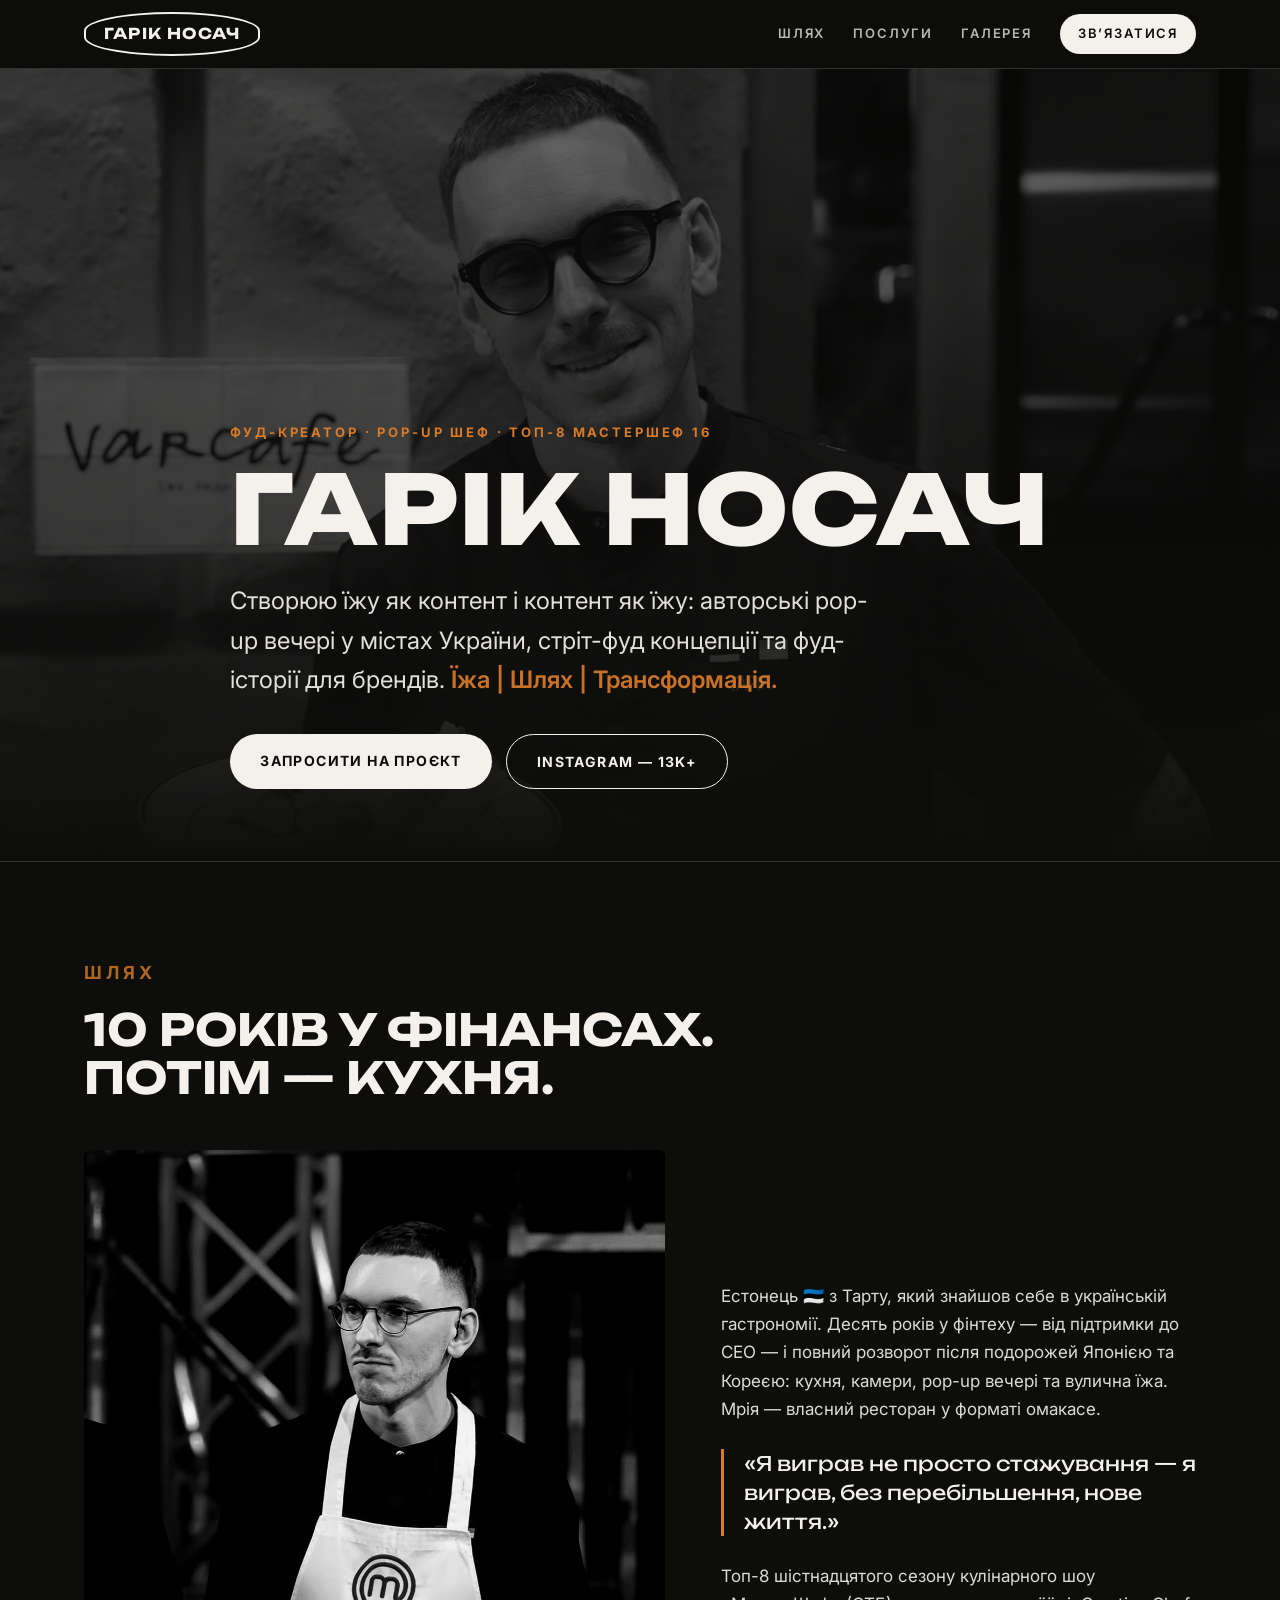
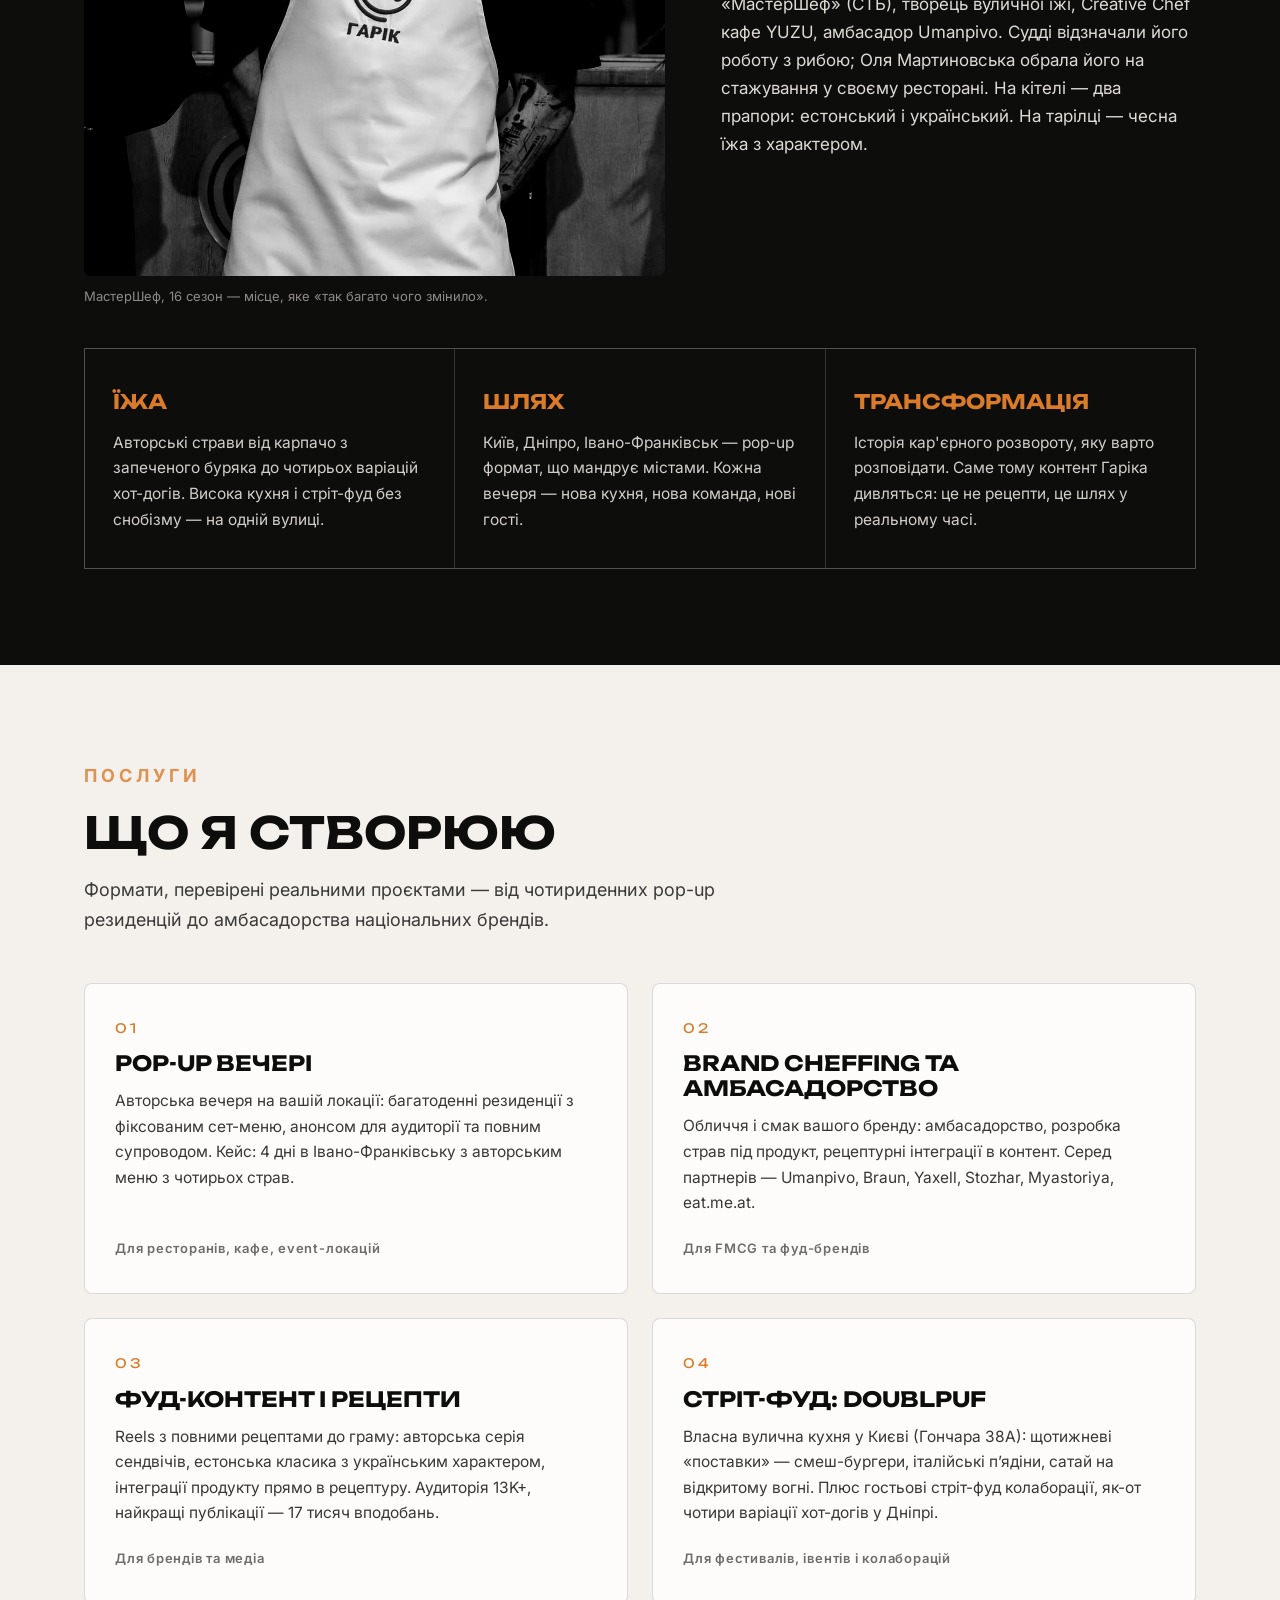
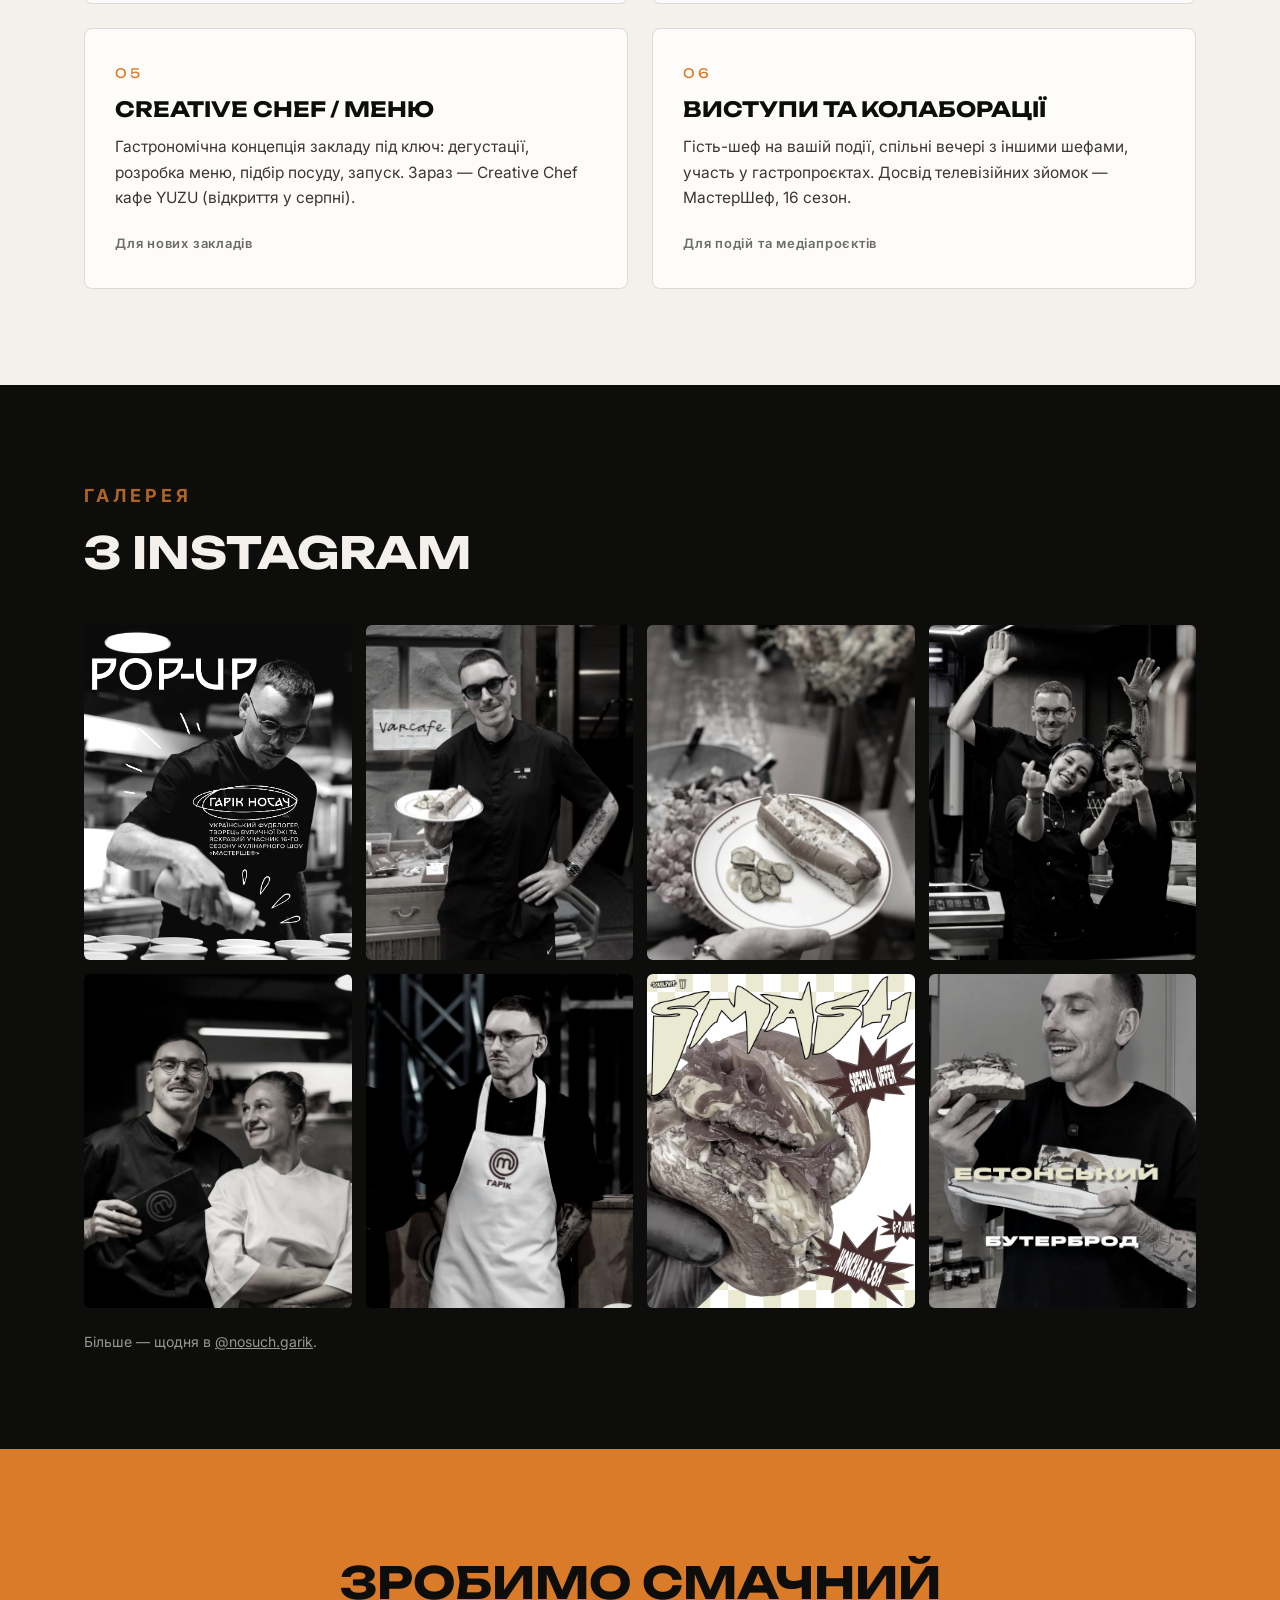
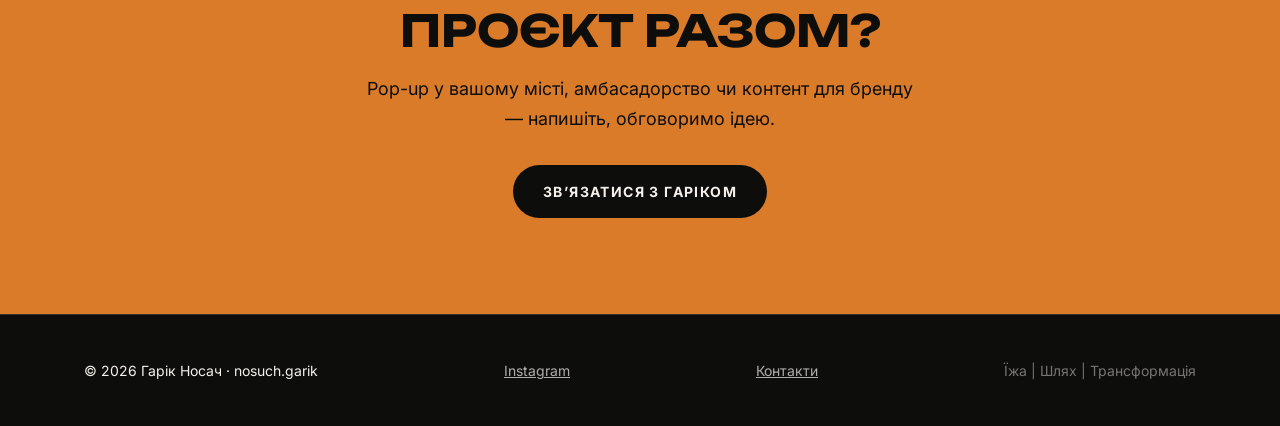
==== commit a1e2769d: "Use the same portrait for the desktop hero as mobile Also switches the og/twitter share image off th" ====
--- a/index.html
+++ b/index.html
@@ -14,7 +14,7 @@
   <meta property="og:type" content="profile">
   <meta property="og:title" content="Гарік Носач — фуд-креатор і pop-up шеф">
   <meta property="og:description" content="Ex-finance (10 років) → гастрономія. Учасник МастерШеф 16. Pop-up вечері, brand cheffing, фуд-контент. Їжа | Шлях | Трансформація.">
-  <meta property="og:image" content="https://nosuchgarik.com.ua/assets/instagram/post-12.jpg">
+  <meta property="og:image" content="https://nosuchgarik.com.ua/assets/instagram/post-05.jpg">
   <meta property="og:url" content="https://nosuchgarik.com.ua/">
   <meta property="og:locale" content="uk_UA">
   <meta property="og:site_name" content="Гарік Носач">
@@ -23,7 +23,7 @@
   <meta name="twitter:card" content="summary_large_image">
   <meta name="twitter:title" content="Гарік Носач — фуд-креатор і pop-up шеф">
   <meta name="twitter:description" content="Учасник МастерШеф 16. Pop-up вечері, brand cheffing, фуд-контент.">
-  <meta name="twitter:image" content="https://nosuchgarik.com.ua/assets/instagram/post-12.jpg">
+  <meta name="twitter:image" content="https://nosuchgarik.com.ua/assets/instagram/post-05.jpg">
 
   <link rel="preconnect" href="https://fonts.googleapis.com">
   <link rel="preconnect" href="https://fonts.gstatic.com" crossorigin>
@@ -90,12 +90,9 @@
 
   <!-- ===== HERO ===== -->
   <section class="hero">
-    <picture>
-      <source media="(max-width: 720px)" srcset="assets/instagram/post-05.jpg">
-      <img class="hero-bg" src="assets/instagram/post-12.jpg"
-           alt="Гарік Носач у чорному кітелі готує на кухні під час pop-up вечері — чорно-біле фірмове фото"
-           fetchpriority="high">
-    </picture>
+    <img class="hero-bg" src="assets/instagram/post-05.jpg"
+         alt="Гарік Носач у чорному кітелі з прапорами Естонії та України тримає тарілку з авторською стравою"
+         fetchpriority="high">
     <div class="wrap">
       <p class="kicker">Фуд-креатор · Pop-up шеф · Топ-8 МастерШеф 16</p>
       <h1>Гарік Носач</h1>
--- a/css/style.css
+++ b/css/style.css
@@ -113,9 +113,9 @@
   width: 100%;
   height: 100%;
   object-fit: cover;
-  object-position: center 20%;
+  object-position: center 18%;
   filter: grayscale(1) contrast(1.05);
-  opacity: 0.55;
+  opacity: 0.5;
 }
 
 .hero::after {
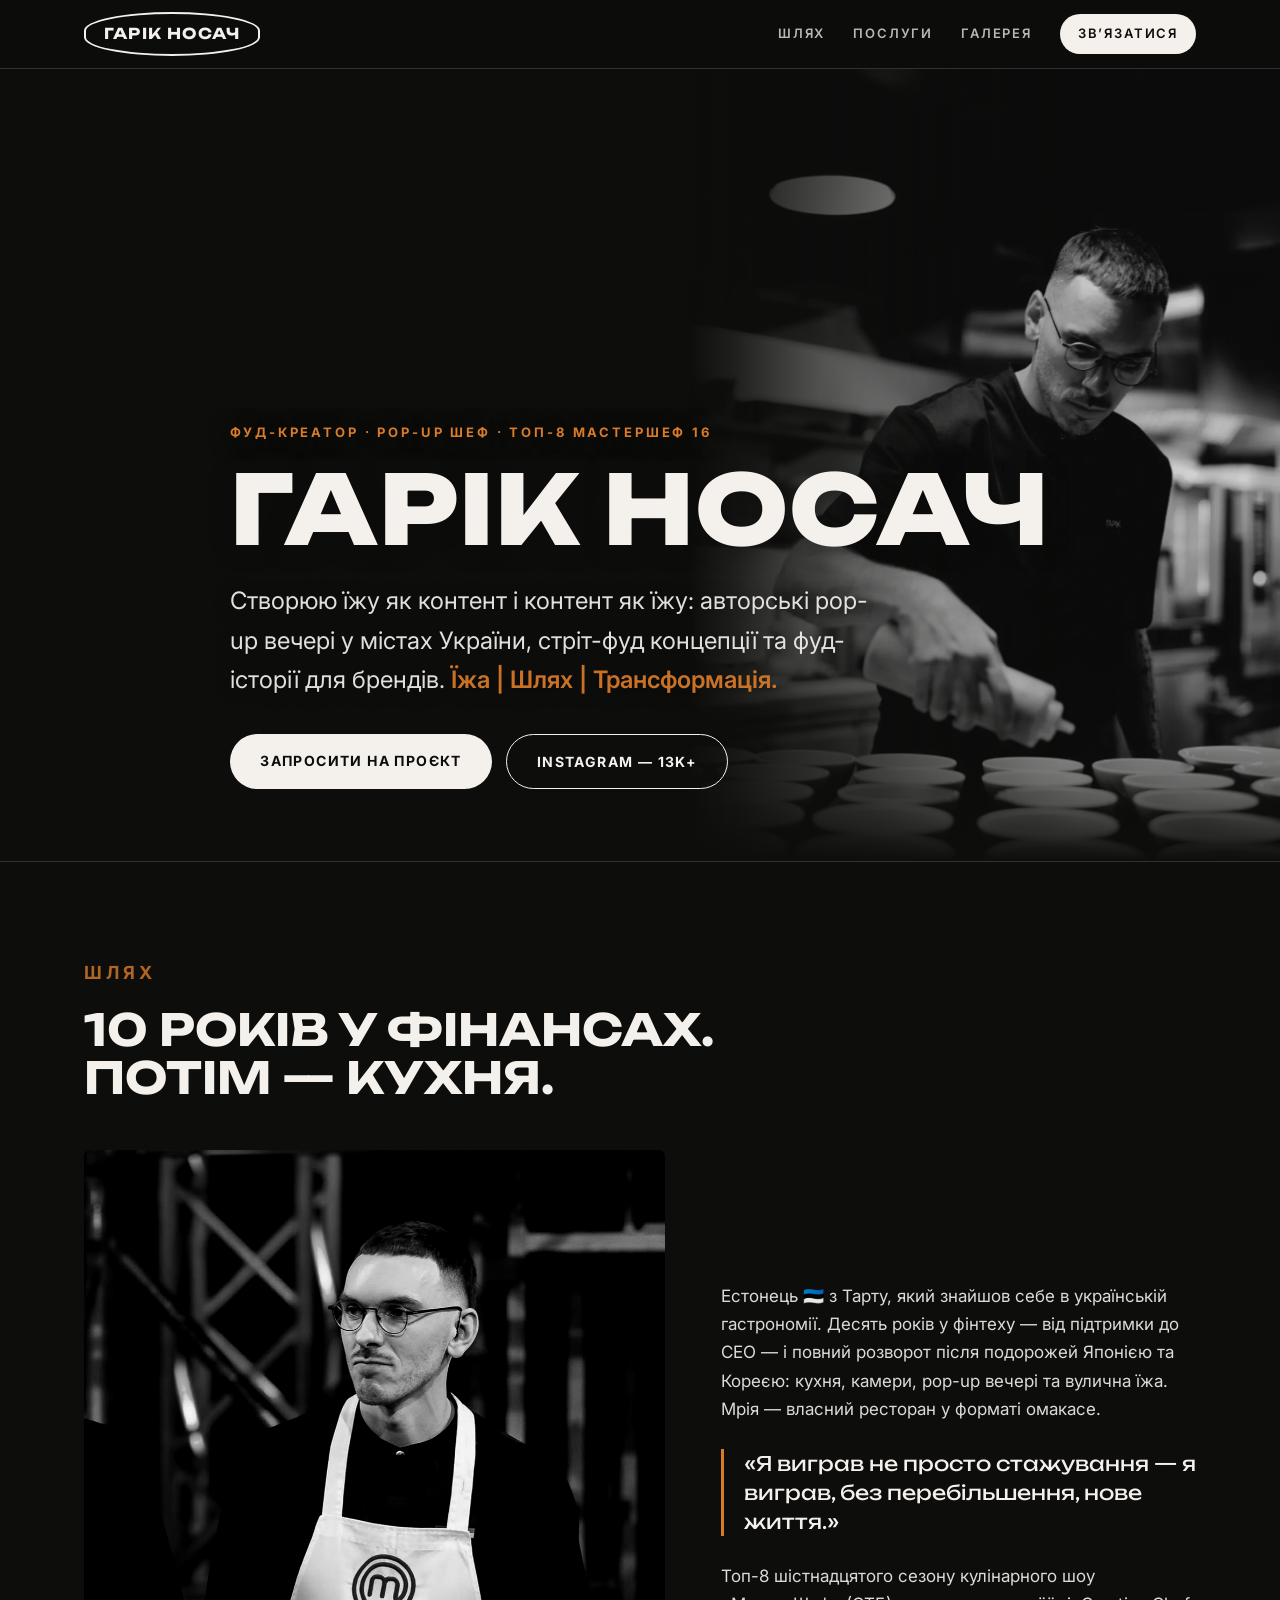
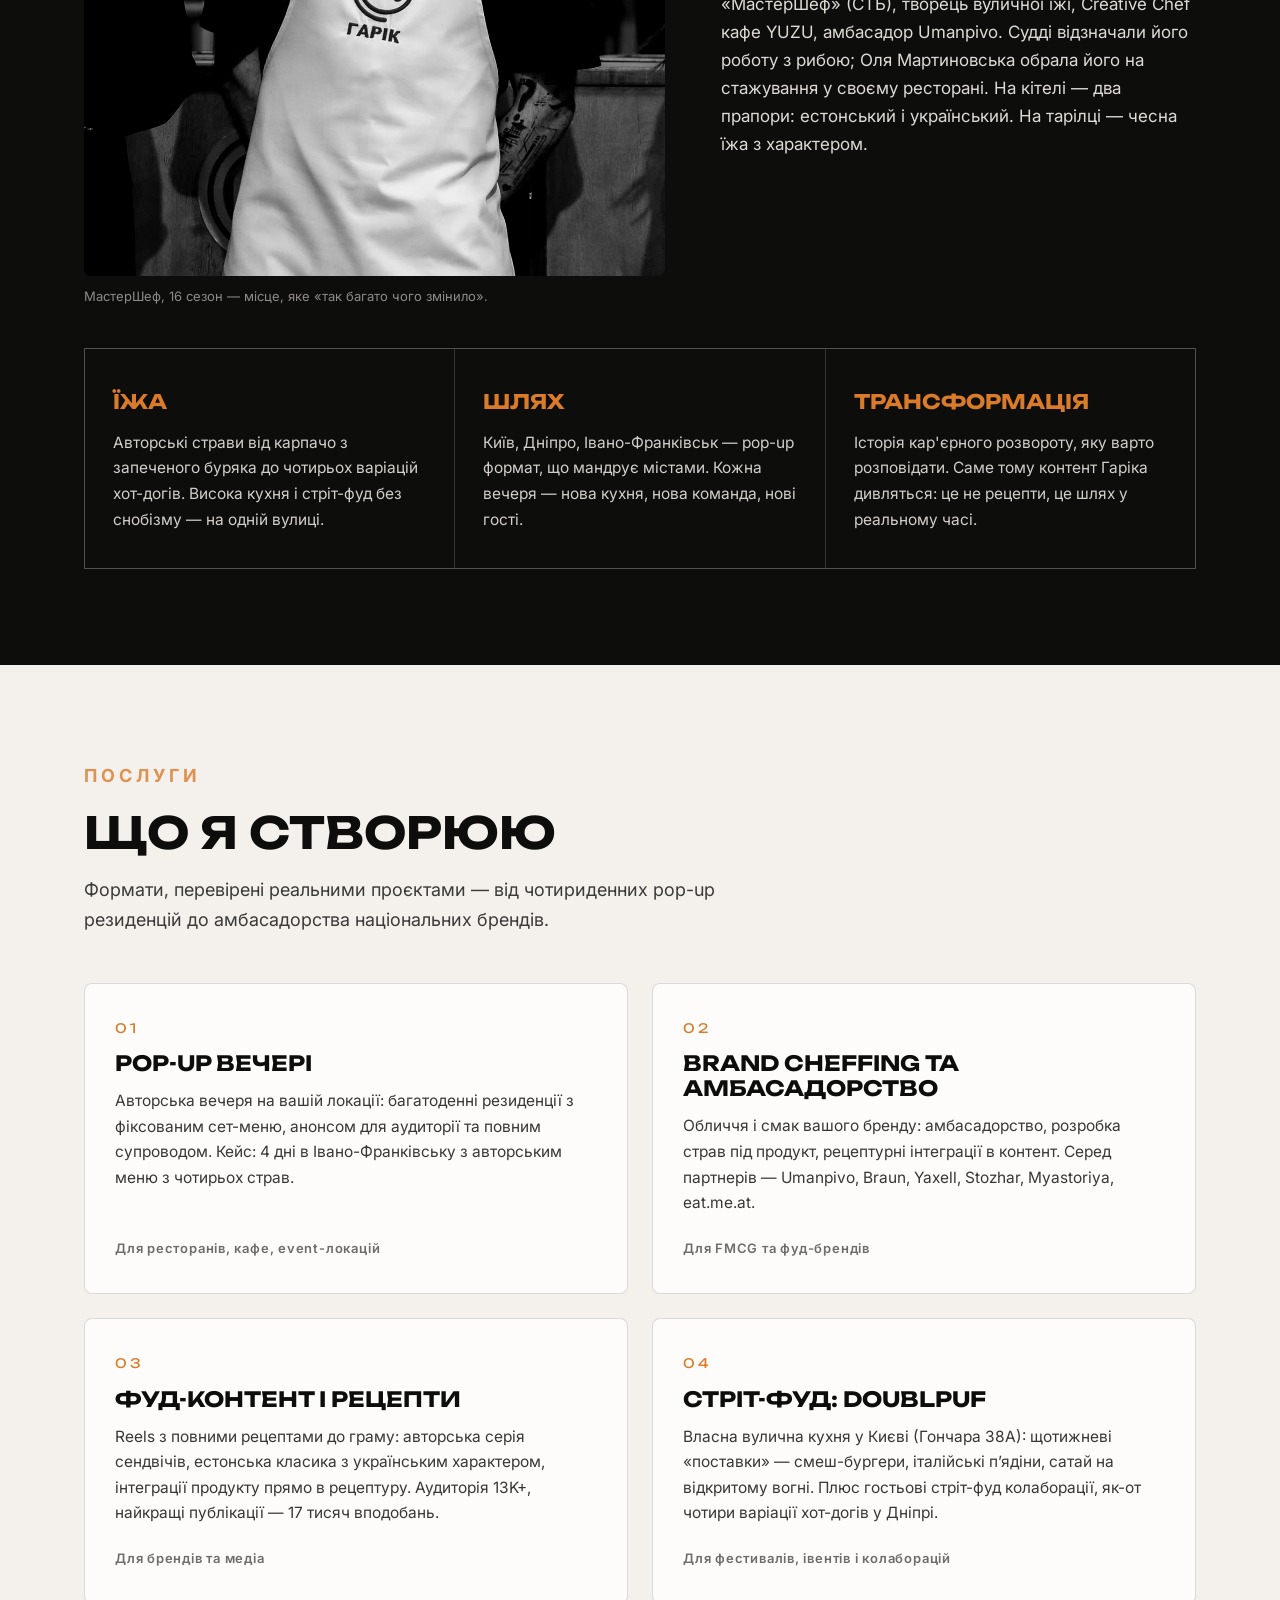
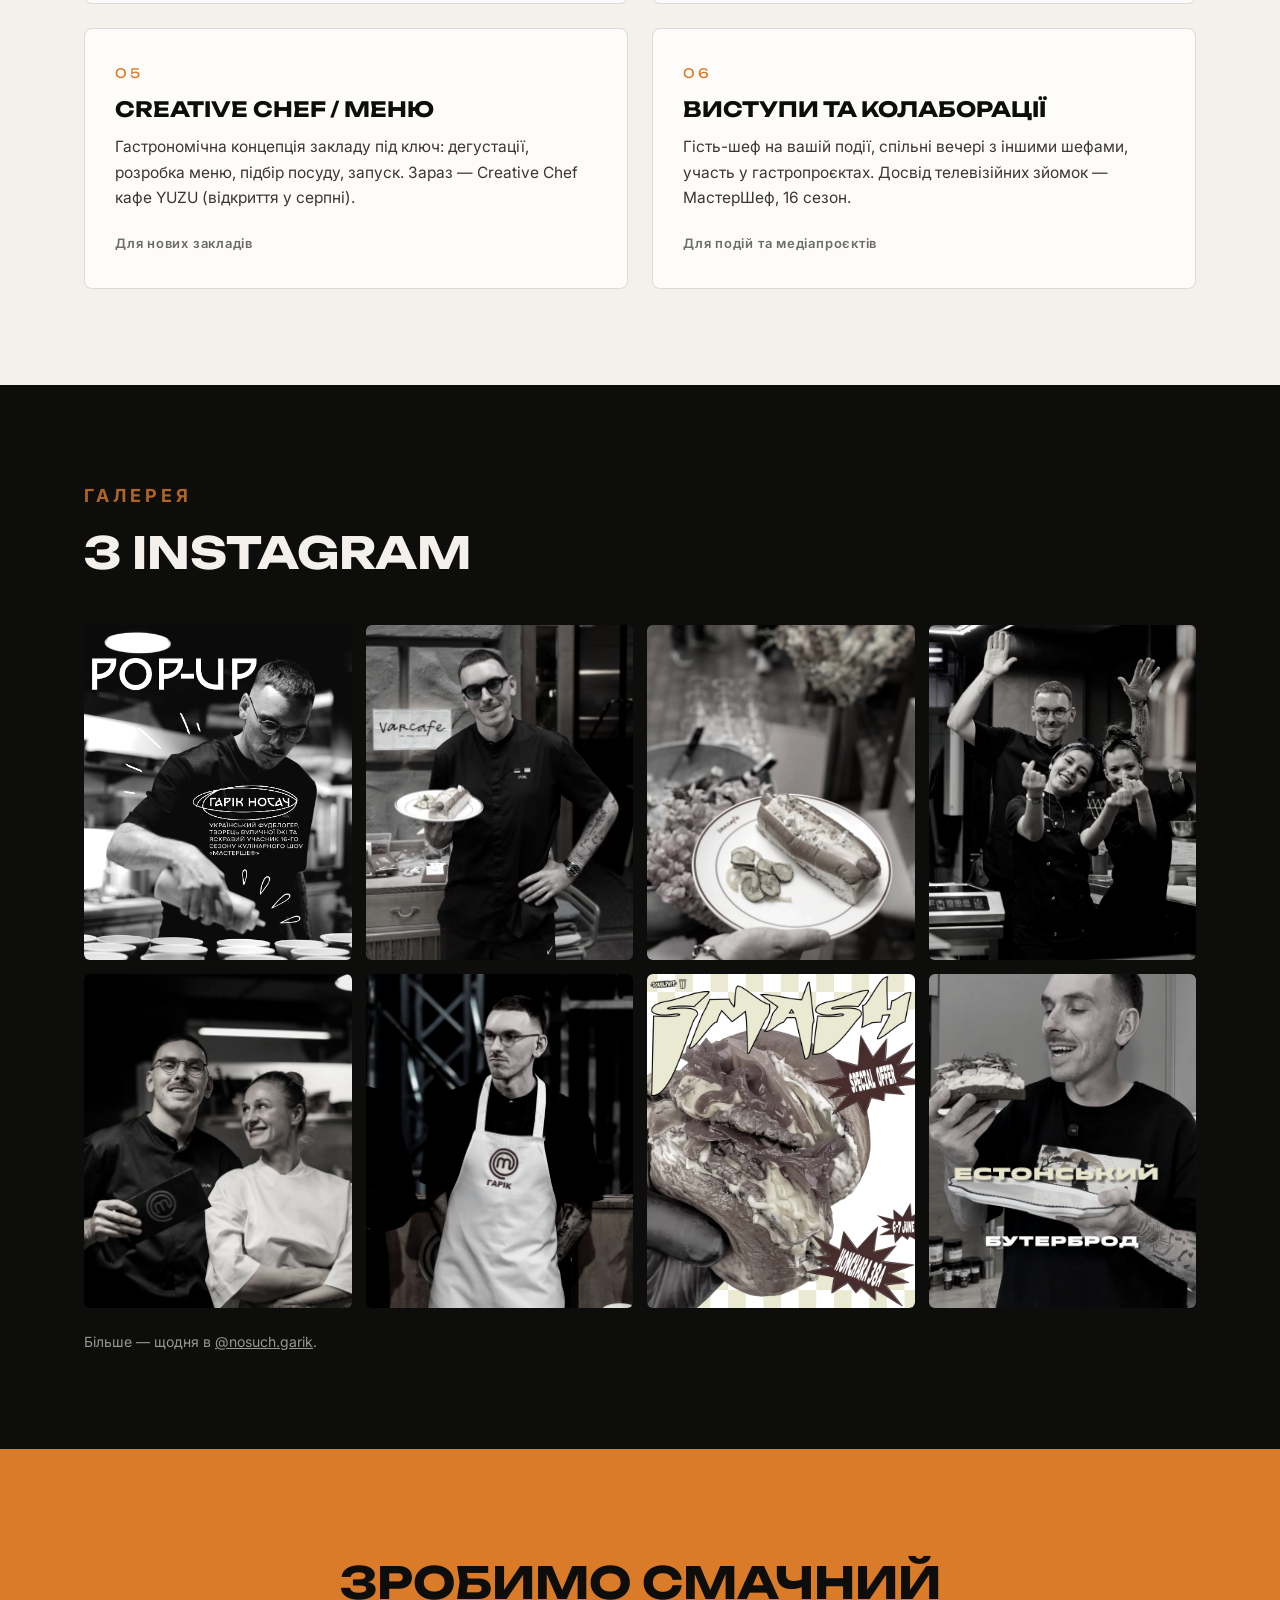
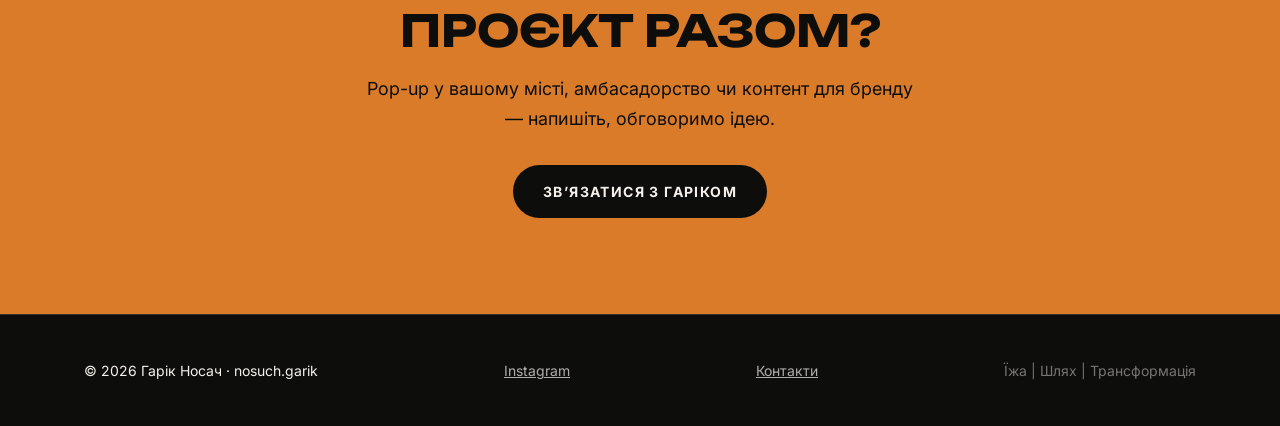
==== commit e890822c: "Rework the hero around the full kitchen portrait Replace the hero image with derivatives of the kitc" ====
--- a/index.html
+++ b/index.html
@@ -90,9 +90,14 @@
 
   <!-- ===== HERO ===== -->
   <section class="hero">
-    <img class="hero-bg" src="assets/instagram/post-05.jpg"
-         alt="Гарік Носач у чорному кітелі з прапорами Естонії та України тримає тарілку з авторською стравою"
-         fetchpriority="high">
+    <picture>
+      <source type="image/webp" media="(max-width: 720px)" srcset="assets/hero/hero-mobile.webp">
+      <source type="image/webp" srcset="assets/hero/hero-2000.webp">
+      <source media="(max-width: 720px)" srcset="assets/hero/hero-mobile.jpg">
+      <img class="hero-bg" src="assets/hero/hero-2000.jpg"
+           alt="Гарік Носач у чорному кітелі зосереджено заправляє соусом десятки порційних піал на професійній кухні"
+           fetchpriority="high">
+    </picture>
     <div class="wrap">
       <p class="kicker">Фуд-креатор · Pop-up шеф · Топ-8 МастерШеф 16</p>
       <h1>Гарік Носач</h1>
--- a/css/style.css
+++ b/css/style.css
@@ -105,32 +105,100 @@
   align-items: flex-end;
   overflow: hidden;
   padding: 0; /* spacing lives on .hero .wrap, not the shared section rule */
-}
-
+  background: var(--ink);
+}
+
+/*
+   Desktop hero: the full portrait (head → sauce bottle → rows of bowls) is shown
+   uncropped and anchored to the right edge. It is sized by height only
+   (height:100%; width:auto), so its width always tracks the hero height —
+   no viewport-width maths, no hard seams at any width.
+   The left edge is dissolved into --ink with a mask, so the headline sits on
+   flat background instead of on the photo.
+*/
 .hero-bg {
   position: absolute;
-  inset: 0;
-  width: 100%;
+  top: 0;
+  right: 0;
+  bottom: 0;
+  left: auto;
+  width: auto;
   height: 100%;
-  object-fit: cover;
-  object-position: center 18%;
+  /* guard for unusually tall/narrow desktop windows: the photo scales down
+     (contain, so nothing is ever cropped) instead of crowding the headline */
+  max-width: 56%;
+  object-fit: contain;
+  object-position: right center;
   filter: grayscale(1) contrast(1.05);
-  opacity: 0.5;
+  opacity: 0.9;
+  -webkit-mask-image: linear-gradient(90deg,
+    rgba(0,0,0,0) 0%,
+    rgba(0,0,0,0.10) 8%,
+    rgba(0,0,0,0.42) 26%,
+    rgba(0,0,0,0.82) 48%,
+    rgba(0,0,0,1) 66%);
+  mask-image: linear-gradient(90deg,
+    rgba(0,0,0,0) 0%,
+    rgba(0,0,0,0.10) 8%,
+    rgba(0,0,0,0.42) 26%,
+    rgba(0,0,0,0.82) 48%,
+    rgba(0,0,0,1) 66%);
 }
 
 .hero::after {
   content: "";
   position: absolute;
   inset: 0;
-  background: linear-gradient(180deg, rgba(13,13,12,0.2) 0%, rgba(13,13,12,0.55) 55%, var(--ink) 100%);
+  pointer-events: none;
+  background:
+    /* keeps the copy column readable no matter how tall the photo gets */
+    linear-gradient(90deg,
+      rgba(13,13,12,0.72) 0%,
+      rgba(13,13,12,0.34) 30%,
+      rgba(13,13,12,0.06) 52%,
+      rgba(13,13,12,0) 68%),
+    /* softens the top edge and lands the bottom edge cleanly on --ink */
+    linear-gradient(180deg,
+      rgba(13,13,12,0.40) 0%,
+      rgba(13,13,12,0.10) 34%,
+      rgba(13,13,12,0.10) 74%,
+      rgba(13,13,12,0.58) 92%,
+      var(--ink) 100%);
+}
+
+/* Narrow desktop / tablet: the copy column and the photo have to share the
+   same horizontal band, so the photo steps back and the scrim reaches further. */
+@media (min-width: 721px) and (max-width: 1080px) {
+  .hero-bg {
+    max-width: 52%;
+    opacity: 0.66;
+  }
+
+  .hero::after {
+    background:
+      linear-gradient(90deg,
+        rgba(13,13,12,0.78) 0%,
+        rgba(13,13,12,0.56) 42%,
+        rgba(13,13,12,0.30) 70%,
+        rgba(13,13,12,0.14) 100%),
+      linear-gradient(180deg,
+        rgba(13,13,12,0.40) 0%,
+        rgba(13,13,12,0.12) 34%,
+        rgba(13,13,12,0.12) 74%,
+        rgba(13,13,12,0.58) 92%,
+        var(--ink) 100%);
+  }
 }
 
 .hero .wrap {
   position: relative;
   z-index: 2;
+  text-shadow: 0 2px 22px rgba(13,13,12,0.55); /* readability guard where copy meets the photo */
   padding-top: 140px;
   padding-bottom: 72px;
 }
+
+.hero .btn { text-shadow: none; }
 
 .kicker {
   font-size: 13px;
@@ -487,18 +555,33 @@
     align-items: stretch;
   }
 
+  /* extra top padding keeps his face clear of the headline */
   .hero .wrap {
-    padding-top: 108px;
+    padding-top: 232px;
     padding-bottom: 56px;
   }
 
+  /* Mobile: full-bleed crop, no right-anchoring and no side mask */
   .hero-bg {
-    object-position: center 12%;
-    opacity: 0.42;
+    inset: 0;
+    width: 100%;
+    height: 100%;
+    max-width: none;
+    object-fit: cover;
+    object-position: center top;
+    opacity: 0.72;
+    -webkit-mask-image: none;
+    mask-image: none;
   }
 
+  /* lighter over his face at the top, darker where the copy sits */
   .hero::after {
-    background: linear-gradient(180deg, rgba(13,13,12,0.55) 0%, rgba(13,13,12,0.62) 45%, var(--ink) 100%);
+    background: linear-gradient(180deg,
+      rgba(13,13,12,0.34) 0%,
+      rgba(13,13,12,0.40) 24%,
+      rgba(13,13,12,0.64) 42%,
+      rgba(13,13,12,0.68) 80%,
+      var(--ink) 100%);
   }
 
   .kicker { font-size: 11px; letter-spacing: 0.16em; margin-bottom: 14px; }
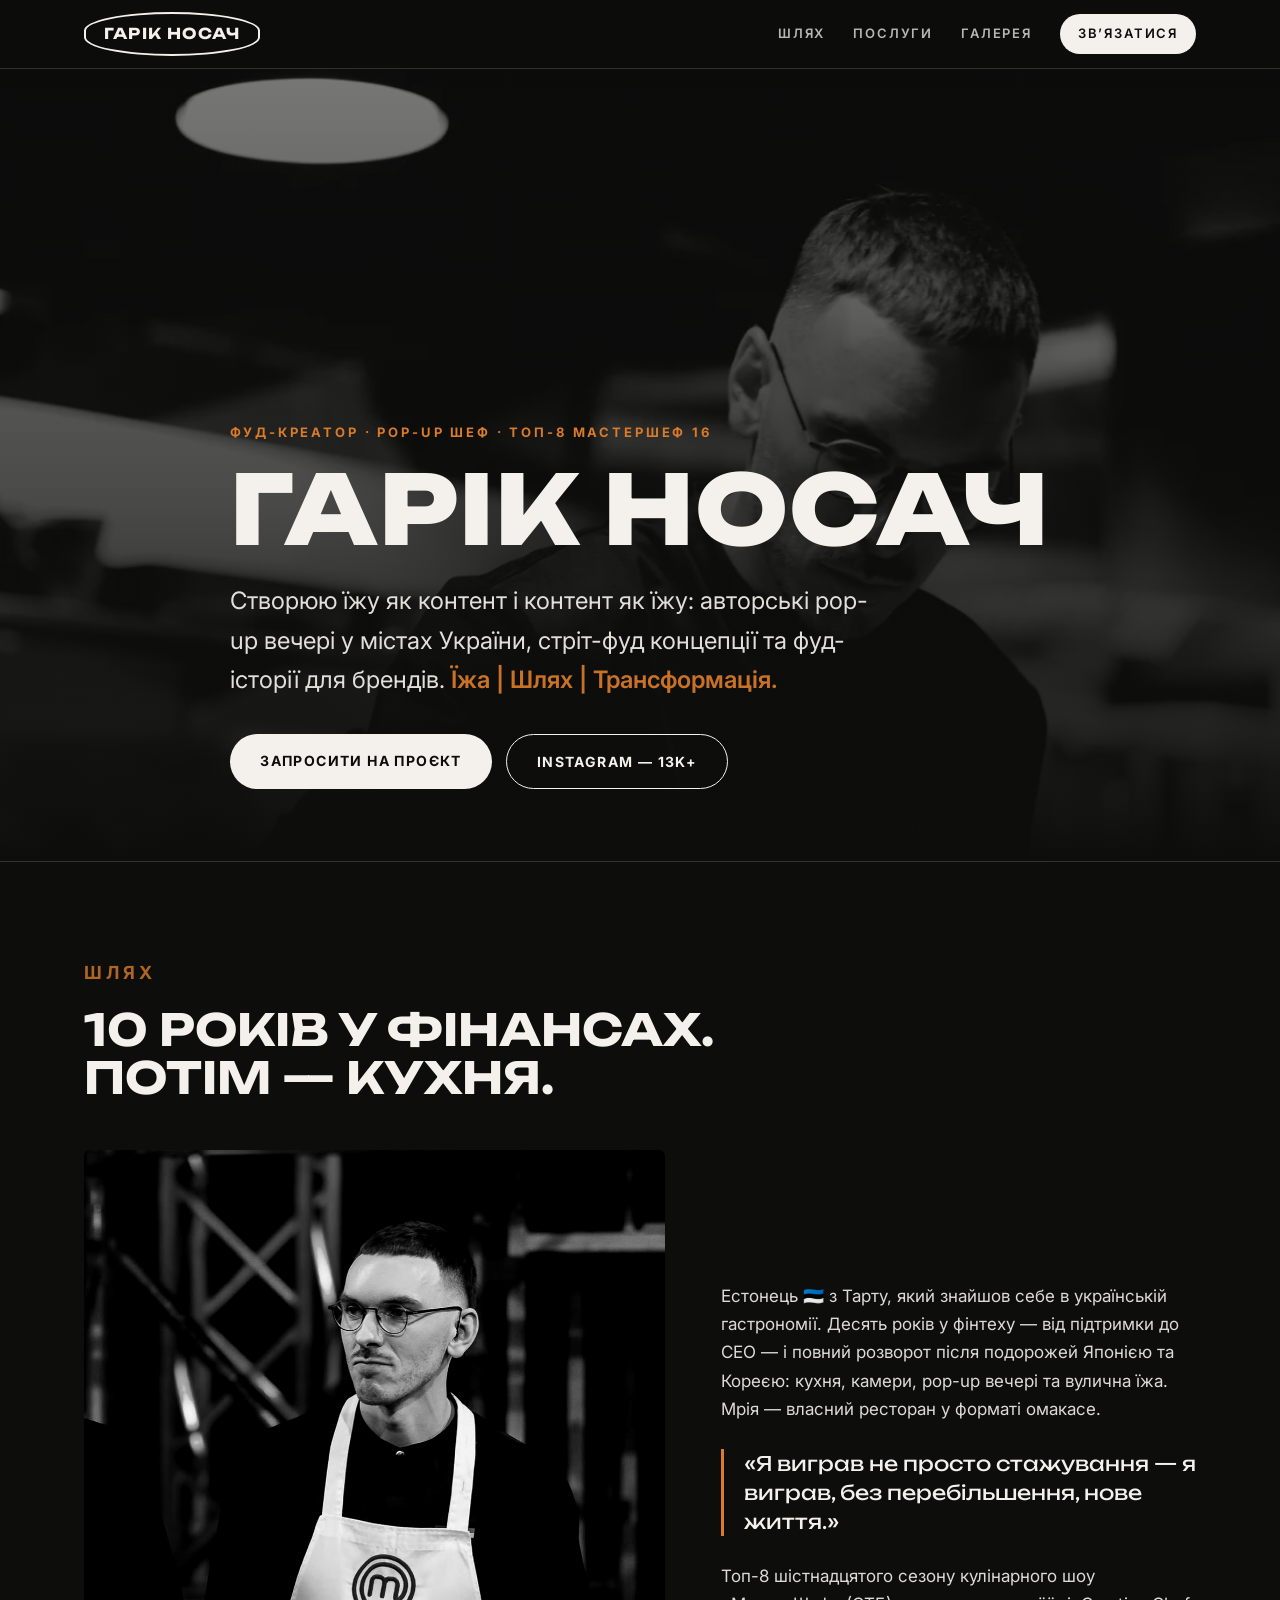
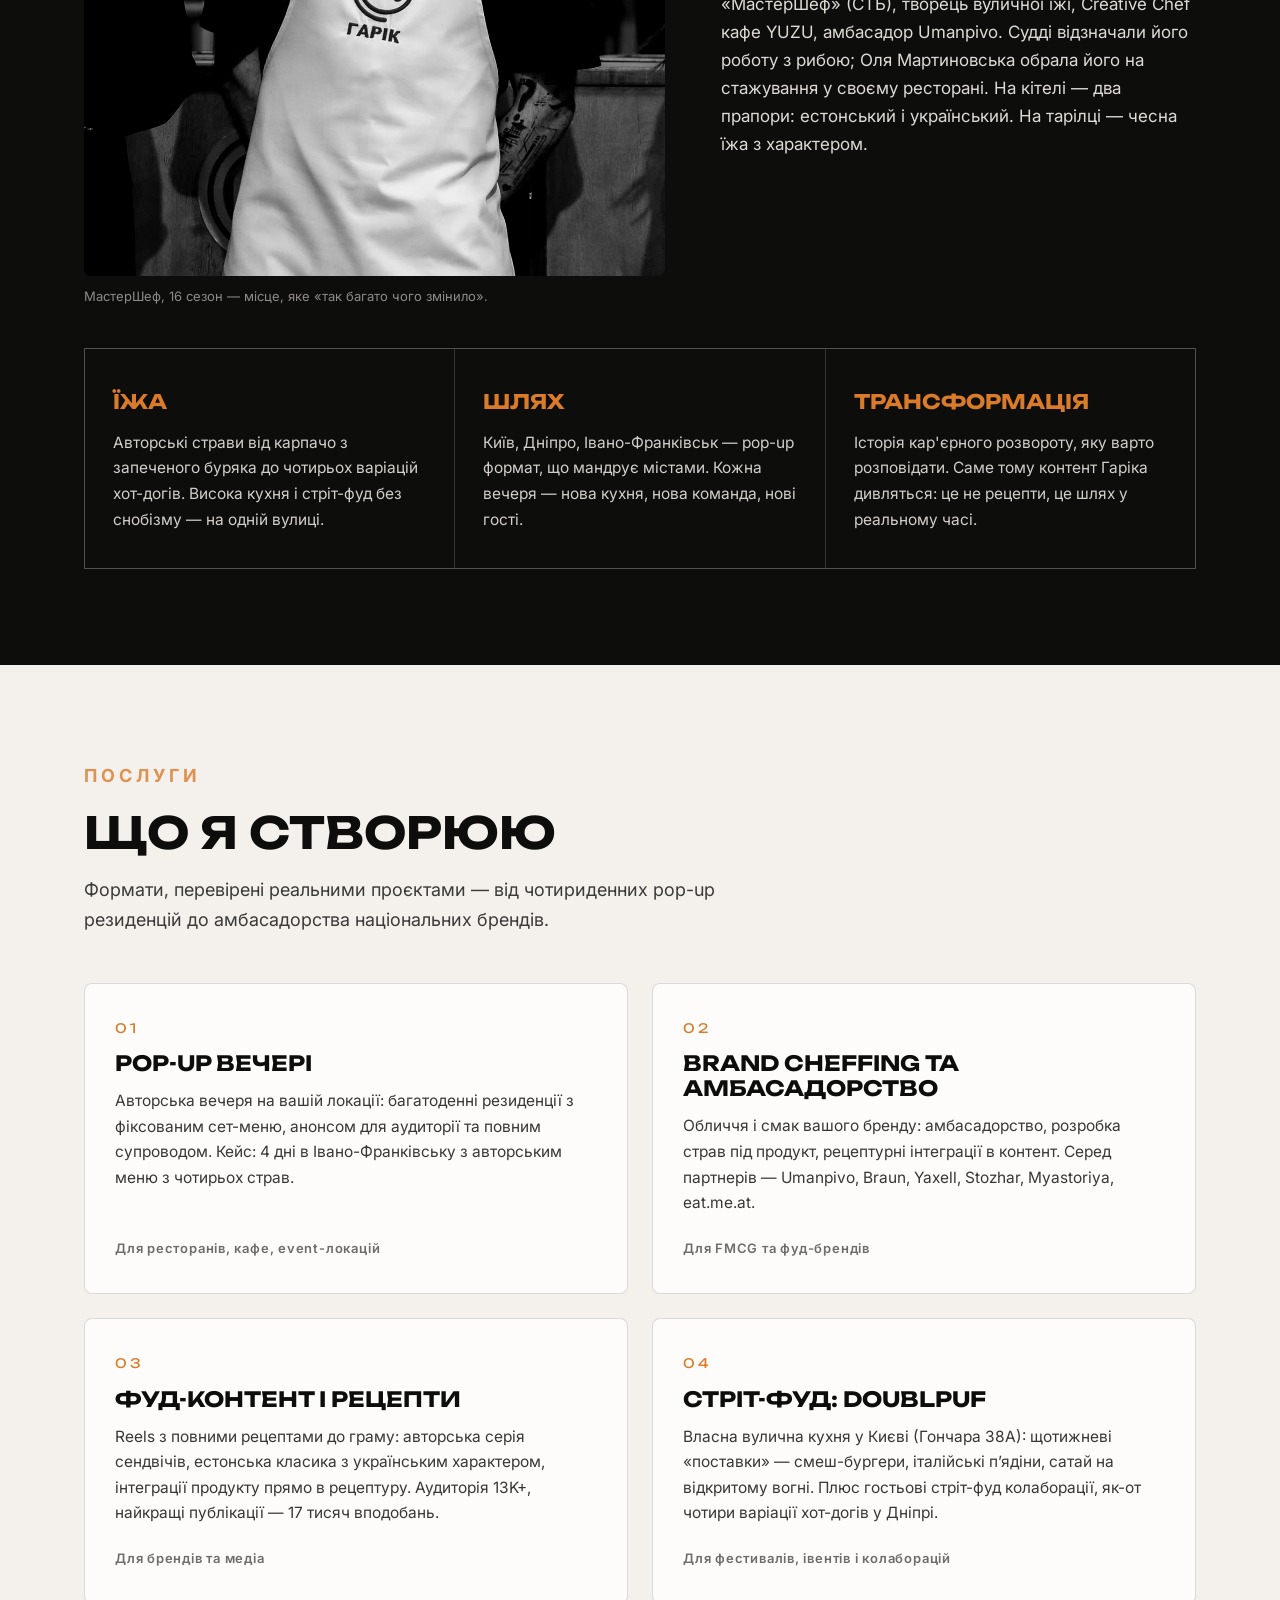
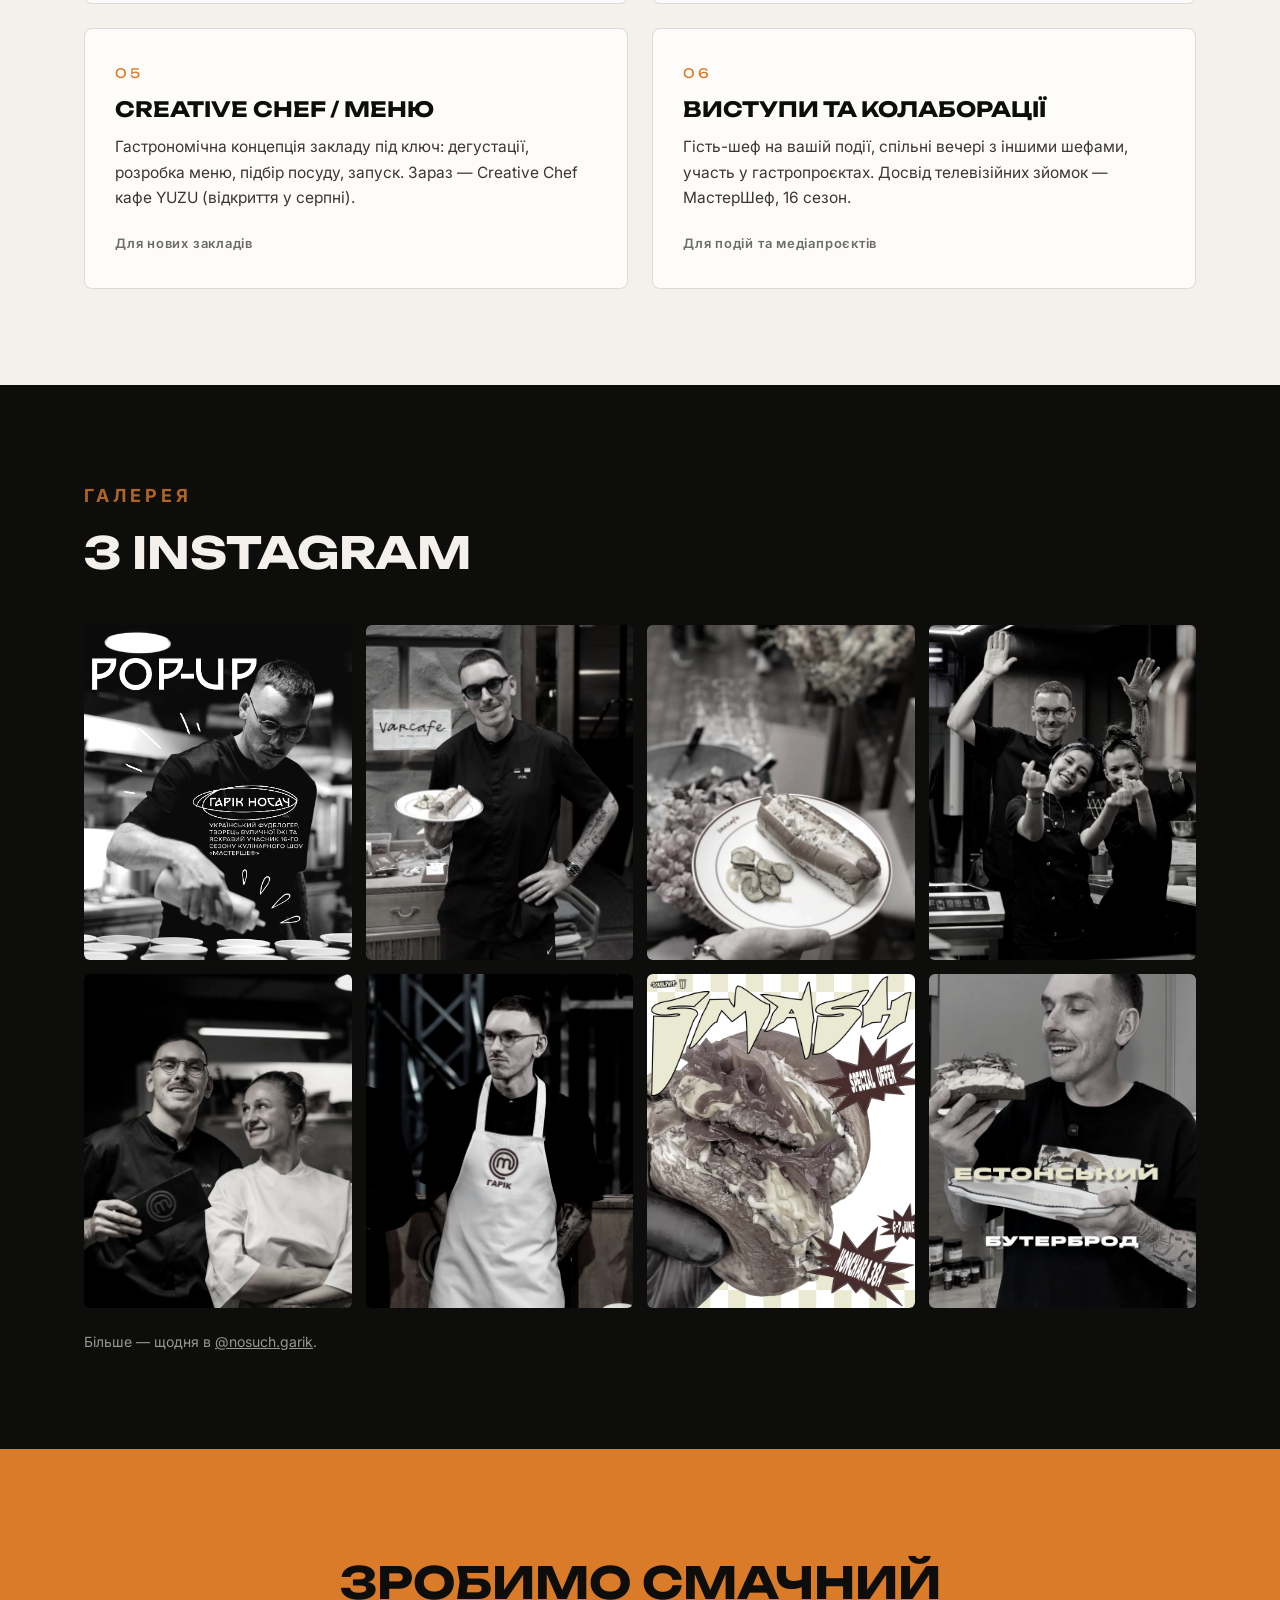
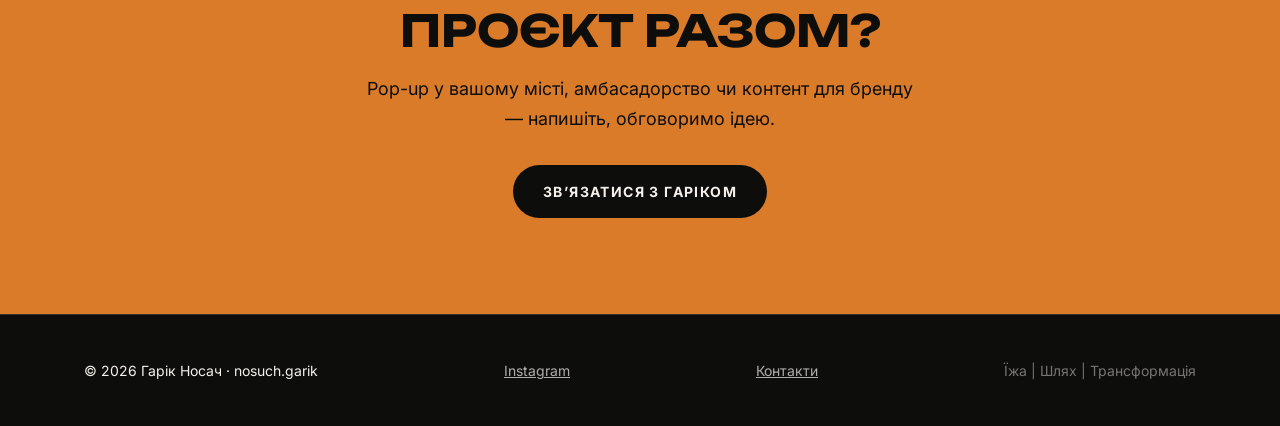
==== commit bfad6a92: "Add Google Search Console meta verification tag Co-Authored-By: Claude Fable 5 <noreply@anthropic.co" ====
--- a/index.html
+++ b/index.html
@@ -8,6 +8,7 @@
   <meta name="description" content="Гарік Носач (@nosuch.garik) — український фуд-креатор та pop-up шеф. Топ-8 16 сезону МастерШеф (СТБ). Авторські pop-up вечері у містах України, brand cheffing, фуд-контент для брендів, стріт-фуд концепції. Їжа | Шлях | Трансформація.">
   <meta name="keywords" content="Гарік Носач, nosuch.garik, фуд-креатор, фудблогер, pop-up вечеря, попап шеф, brand chef, МастерШеф 16 сезон, стріт-фуд, авторська вечеря, Київ, Дніпро, Івано-Франківськ">
   <meta name="author" content="Гарік Носач">
+  <meta name="google-site-verification" content="GnKmYe04YN-s0DPUsSzm5jQvOqUmCrOwCRU9yc1-lTw">
   <link rel="canonical" href="https://nosuchgarik.com.ua/">
 
   <!-- Open Graph -->
--- a/css/style.css
+++ b/css/style.css
@@ -108,41 +108,18 @@
   background: var(--ink);
 }
 
-/*
-   Desktop hero: the full portrait (head → sauce bottle → rows of bowls) is shown
-   uncropped and anchored to the right edge. It is sized by height only
-   (height:100%; width:auto), so its width always tracks the hero height —
-   no viewport-width maths, no hard seams at any width.
-   The left edge is dissolved into --ink with a mask, so the headline sits on
-   flat background instead of on the photo.
-*/
+/* Initial treatment: the photo is a full-bleed backdrop (cover), text sits on
+   top of it — same composition as the original Instagram-poster hero, but the
+   clean shot without baked-in text. */
 .hero-bg {
   position: absolute;
-  top: 0;
-  right: 0;
-  bottom: 0;
-  left: auto;
-  width: auto;
+  inset: 0;
+  width: 100%;
   height: 100%;
-  /* guard for unusually tall/narrow desktop windows: the photo scales down
-     (contain, so nothing is ever cropped) instead of crowding the headline */
-  max-width: 56%;
-  object-fit: contain;
-  object-position: right center;
+  object-fit: cover;
+  object-position: center 24%;
   filter: grayscale(1) contrast(1.05);
-  opacity: 0.9;
-  -webkit-mask-image: linear-gradient(90deg,
-    rgba(0,0,0,0) 0%,
-    rgba(0,0,0,0.10) 8%,
-    rgba(0,0,0,0.42) 26%,
-    rgba(0,0,0,0.82) 48%,
-    rgba(0,0,0,1) 66%);
-  mask-image: linear-gradient(90deg,
-    rgba(0,0,0,0) 0%,
-    rgba(0,0,0,0.10) 8%,
-    rgba(0,0,0,0.42) 26%,
-    rgba(0,0,0,0.82) 48%,
-    rgba(0,0,0,1) 66%);
+  opacity: 0.55;
 }
 
 .hero::after {
@@ -150,55 +127,15 @@
   position: absolute;
   inset: 0;
   pointer-events: none;
-  background:
-    /* keeps the copy column readable no matter how tall the photo gets */
-    linear-gradient(90deg,
-      rgba(13,13,12,0.72) 0%,
-      rgba(13,13,12,0.34) 30%,
-      rgba(13,13,12,0.06) 52%,
-      rgba(13,13,12,0) 68%),
-    /* softens the top edge and lands the bottom edge cleanly on --ink */
-    linear-gradient(180deg,
-      rgba(13,13,12,0.40) 0%,
-      rgba(13,13,12,0.10) 34%,
-      rgba(13,13,12,0.10) 74%,
-      rgba(13,13,12,0.58) 92%,
-      var(--ink) 100%);
-}
-
-/* Narrow desktop / tablet: the copy column and the photo have to share the
-   same horizontal band, so the photo steps back and the scrim reaches further. */
-@media (min-width: 721px) and (max-width: 1080px) {
-  .hero-bg {
-    max-width: 52%;
-    opacity: 0.66;
-  }
-
-  .hero::after {
-    background:
-      linear-gradient(90deg,
-        rgba(13,13,12,0.78) 0%,
-        rgba(13,13,12,0.56) 42%,
-        rgba(13,13,12,0.30) 70%,
-        rgba(13,13,12,0.14) 100%),
-      linear-gradient(180deg,
-        rgba(13,13,12,0.40) 0%,
-        rgba(13,13,12,0.12) 34%,
-        rgba(13,13,12,0.12) 74%,
-        rgba(13,13,12,0.58) 92%,
-        var(--ink) 100%);
-  }
+  background: linear-gradient(180deg, rgba(13,13,12,0.2) 0%, rgba(13,13,12,0.55) 55%, var(--ink) 100%);
 }
 
 .hero .wrap {
   position: relative;
   z-index: 2;
-  text-shadow: 0 2px 22px rgba(13,13,12,0.55); /* readability guard where copy meets the photo */
   padding-top: 140px;
   padding-bottom: 72px;
 }
-
-.hero .btn { text-shadow: none; }
 
 .kicker {
   font-size: 13px;
